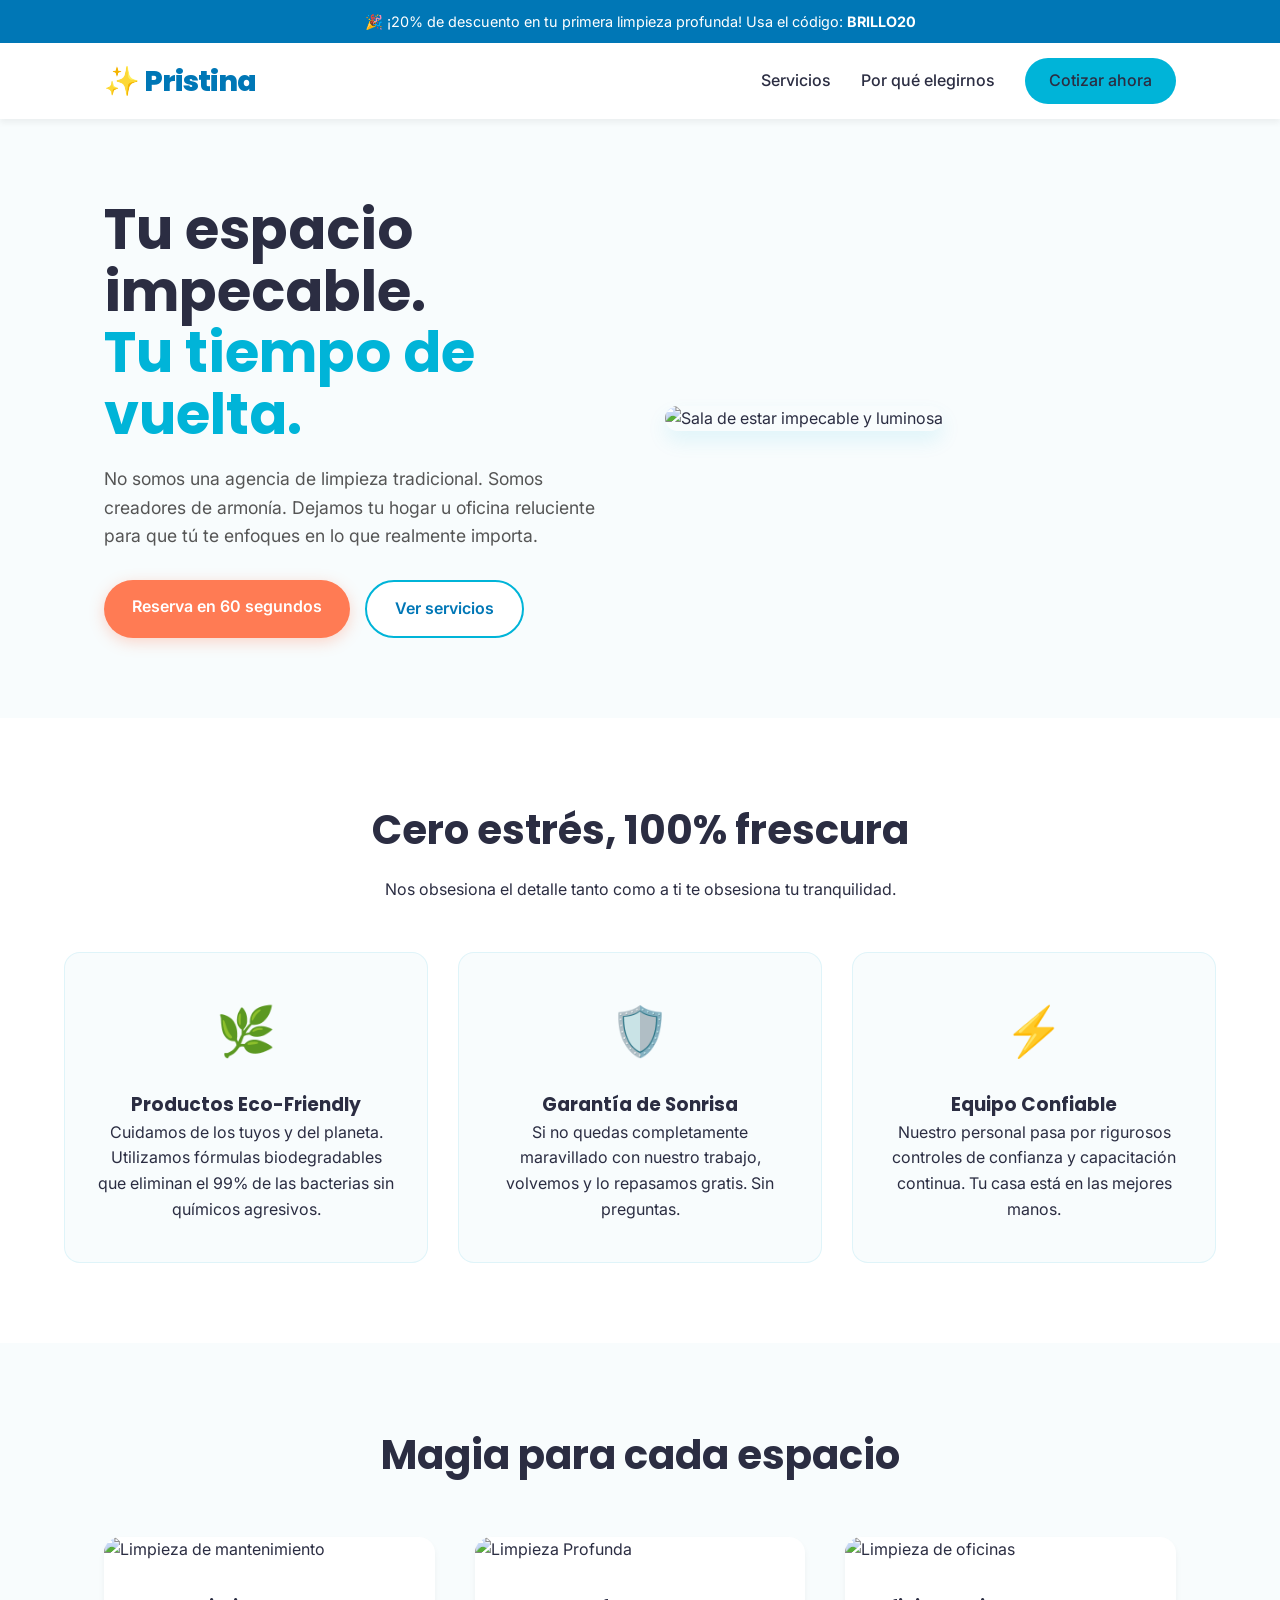
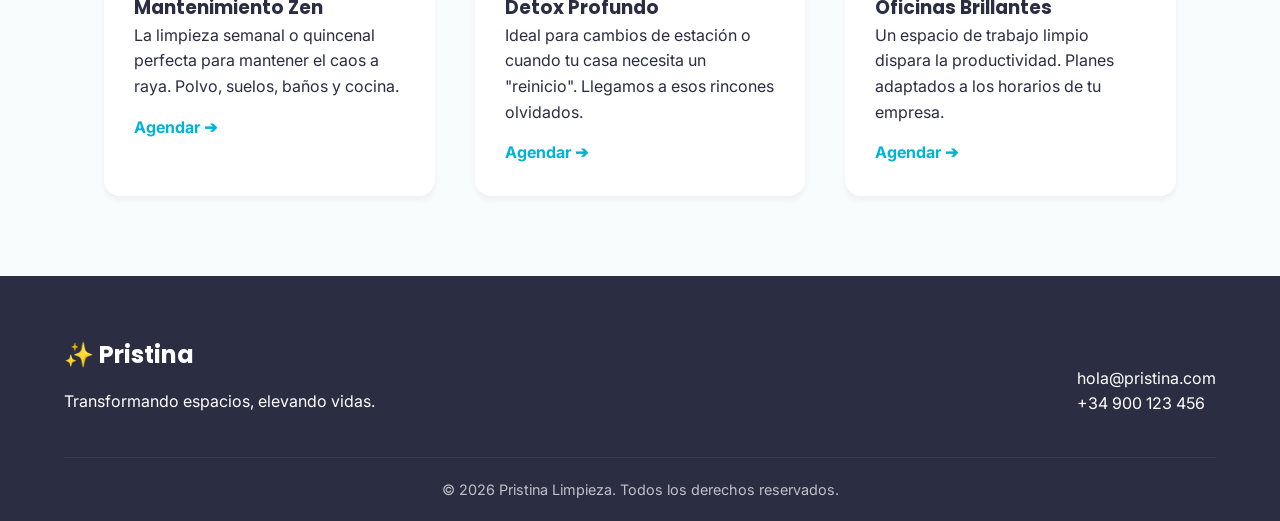
==== index.html @ 660d8ac3 "Add files via upload" ====
<!DOCTYPE html>
<html lang="es">
<head>
    <meta charset="UTF-8">
    <meta name="viewport" content="width=device-width, initial-scale=1.0">
    <title>Pristina | Limpieza Profesional con Personalidad</title>
    <link rel="preconnect" href="https://fonts.googleapis.com">
    <link rel="preconnect" href="https://fonts.gstatic.com" crossorigin>
    <link href="https://fonts.googleapis.com/css2?family=Inter:wght@400;500&family=Poppins:wght@600;700;800&display=swap" rel="stylesheet">
    <link rel="stylesheet" href="styles.css">
</head>
<body>
    <div class="promo-bar">
        🎉 ¡20% de descuento en tu primera limpieza profunda! Usa el código: <strong>BRILLO20</strong>
    </div>

    <header class="navbar">
        <div class="nav-container">
            <a href="index.html" class="logo">✨ Pristina</a>
            <ul class="nav-links">
                <li><a href="#servicios">Servicios</a></li>
                <li><a href="#nosotros">Por qué elegirnos</a></li>
                <li><a href="reserva.html" class="btn btn-nav">Cotizar ahora</a></li>
            </ul>
            <div class="hamburger">
                <span class="bar"></span>
                <span class="bar"></span>
                <span class="bar"></span>
            </div>
        </div>
    </header>

    <main>
        <section class="hero">
            <div class="hero-content">
                <h1>Tu espacio impecable.<br><span class="highlight">Tu tiempo de vuelta.</span></h1>
                <p>No somos una agencia de limpieza tradicional. Somos creadores de armonía. Dejamos tu hogar u oficina reluciente para que tú te enfoques en lo que realmente importa.</p>
                <div class="hero-buttons">
                    <a href="reserva.html" class="btn btn-primary">Reserva en 60 segundos</a>
                    <a href="#servicios" class="btn btn-secondary">Ver servicios</a>
                </div>
            </div>
            <div class="hero-image">
                <img src="https://images.unsplash.com/photo-1581578731548-c64695cc6952?q=80&w=1920&auto=format&fit=crop" alt="Sala de estar impecable y luminosa">
            </div>
        </section>

        <section id="nosotros" class="features">
            <div class="section-header">
                <h2>Cero estrés, 100% frescura</h2>
                <p>Nos obsesiona el detalle tanto como a ti te obsesiona tu tranquilidad.</p>
            </div>
            <div class="features-grid">
                <div class="feature-card">
                    <div class="icon">🌿</div>
                    <h3>Productos Eco-Friendly</h3>
                    <p>Cuidamos de los tuyos y del planeta. Utilizamos fórmulas biodegradables que eliminan el 99% de las bacterias sin químicos agresivos.</p>
                </div>
                <div class="feature-card">
                    <div class="icon">🛡️</div>
                    <h3>Garantía de Sonrisa</h3>
                    <p>Si no quedas completamente maravillado con nuestro trabajo, volvemos y lo repasamos gratis. Sin preguntas.</p>
                </div>
                <div class="feature-card">
                    <div class="icon">⚡</div>
                    <h3>Equipo Confiable</h3>
                    <p>Nuestro personal pasa por rigurosos controles de confianza y capacitación continua. Tu casa está en las mejores manos.</p>
                </div>
            </div>
        </section>

        <section id="servicios" class="services">
            <div class="section-header">
                <h2>Magia para cada espacio</h2>
            </div>
            <div class="services-grid">
                <div class="service-card">
                    <img src="https://images.unsplash.com/photo-1527515637462-cff94eecc1ac?q=80&w=800&auto=format&fit=crop" alt="Limpieza de mantenimiento">
                    <div class="service-info">
                        <h3>Mantenimiento Zen</h3>
                        <p>La limpieza semanal o quincenal perfecta para mantener el caos a raya. Polvo, suelos, baños y cocina.</p>
                        <a href="reserva.html" class="link-arrow">Agendar ➔</a>
                    </div>
                </div>
                <div class="service-card">
                    <img src="https://images.unsplash.com/photo-1584622650111-993a426fbf0a?q=80&w=800&auto=format&fit=crop" alt="Limpieza Profunda">
                    <div class="service-info">
                        <h3>Detox Profundo</h3>
                        <p>Ideal para cambios de estación o cuando tu casa necesita un "reinicio". Llegamos a esos rincones olvidados.</p>
                        <a href="reserva.html" class="link-arrow">Agendar ➔</a>
                    </div>
                </div>
                <div class="service-card">
                    <img src="https://images.unsplash.com/photo-1628177142898-93e46e4653b4?q=80&w=800&auto=format&fit=crop" alt="Limpieza de oficinas">
                    <div class="service-info">
                        <h3>Oficinas Brillantes</h3>
                        <p>Un espacio de trabajo limpio dispara la productividad. Planes adaptados a los horarios de tu empresa.</p>
                        <a href="reserva.html" class="link-arrow">Agendar ➔</a>
                    </div>
                </div>
            </div>
        </section>
    </main>

    <footer>
        <div class="footer-content">
            <div class="footer-brand">
                <h2>✨ Pristina</h2>
                <p>Transformando espacios, elevando vidas.</p>
            </div>
            <div class="footer-links">
                <h3>Contacto</h3>
                <p>hola@pristina.com</p>
                <p>+34 900 123 456</p>
            </div>
        </div>
        <div class="footer-bottom">
            <p>&copy; 2026 Pristina Limpieza. Todos los derechos reservados.</p>
        </div>
    </footer>

    <script src="script.js"></script>
</body>
</html>
---- styles.css ----
/* =========================================
   VARIABLES Y RESET
   ========================================= */
:root {
    /* Paleta de Colores: Vibrante y Limpia */
    --clr-primary: #00b4d8;      /* Aguamarina intenso */
    --clr-primary-dark: #0077b6; /* Azul profundo para hovers */
    --clr-accent: #ff7b54;       /* Coral para llamadas a la acción */
    --clr-accent-dark: #e8633e;
    --clr-dark: #2b2d42;         /* Texto principal */
    --clr-light: #f8fcfd;        /* Fondo general */
    --clr-white: #ffffff;
    
    /* Tipografía */
    --font-heading: 'Poppins', sans-serif;
    --font-body: 'Inter', sans-serif;
    
    /* Efectos */
    --shadow-sm: 0 4px 6px rgba(0,0,0,0.05);
    --shadow-md: 0 10px 20px rgba(0,180,216,0.1);
    --transition: all 0.3s cubic-bezier(0.25, 0.8, 0.25, 1);
    --border-radius: 16px;
}

* {
    margin: 0;
    padding: 0;
    box-sizing: border-box;
}

html {
    scroll-behavior: smooth;
}

body {
    font-family: var(--font-body);
    background-color: var(--clr-light);
    color: var(--clr-dark);
    line-height: 1.6;
}

h1, h2, h3, .logo {
    font-family: var(--font-heading);
    color: var(--clr-dark);
}

/* =========================================
   COMPONENTES GLOBALES
   ========================================= */
.btn {
    display: inline-block;
    padding: 14px 28px;
    border-radius: 50px;
    text-decoration: none;
    font-weight: 600;
    font-size: 1rem;
    cursor: pointer;
    border: none;
    transition: var(--transition);
    text-align: center;
}

.btn-primary {
    background-color: var(--clr-accent);
    color: var(--clr-white);
    box-shadow: 0 4px 15px rgba(255, 123, 84, 0.3);
}

.btn-primary:hover {
    background-color: var(--clr-accent-dark);
    transform: translateY(-3px);
    box-shadow: 0 6px 20px rgba(255, 123, 84, 0.4);
}

.btn-secondary {
    background-color: var(--clr-white);
    color: var(--clr-primary-dark);
    border: 2px solid var(--clr-primary);
}

.btn-secondary:hover {
    background-color: var(--clr-primary);
    color: var(--clr-white);
}

/* =========================================
   HEADER Y NAVBAR (Sticky & Glassmorphism)
   ========================================= */
.promo-bar {
    background-color: var(--clr-primary-dark);
    color: var(--clr-white);
    text-align: center;
    padding: 10px;
    font-size: 0.9rem;
}

.navbar {
    position: sticky;
    top: 0;
    background: rgba(255, 255, 255, 0.9);
    backdrop-filter: blur(10px);
    z-index: 1000;
    box-shadow: var(--shadow-sm);
}

.nav-container {
    display: flex;
    justify-content: space-between;
    align-items: center;
    max-width: 1200px;
    margin: 0 auto;
    padding: 15px 5%;
}

.logo {
    font-size: 1.8rem;
    font-weight: 800;
    text-decoration: none;
    color: var(--clr-primary-dark);
    letter-spacing: -1px;
}

.nav-links {
    list-style: none;
    display: flex;
    align-items: center;
    gap: 30px;
}

.nav-links a {
    text-decoration: none;
    color: var(--clr-dark);
    font-weight: 500;
    transition: var(--transition);
}

.nav-links a:hover {
    color: var(--clr-primary);
}

.btn-nav {
    background-color: var(--clr-primary);
    color: var(--clr-white);
    padding: 10px 24px;
}
.btn-nav:hover {
    background-color: var(--clr-primary-dark);
    color: var(--clr-white);
}

/* Menú Hamburguesa */
.hamburger {
    display: none;
    cursor: pointer;
}
.bar {
    display: block;
    width: 25px;
    height: 3px;
    margin: 5px auto;
    background-color: var(--clr-dark);
    transition: var(--transition);
}

/* =========================================
   SECCIÓN HERO
   ========================================= */
.hero {
    display: grid;
    grid-template-columns: 1fr 1fr;
    align-items: center;
    max-width: 1200px;
    margin: 0 auto;
    padding: 80px 5%;
    gap: 50px;
}

.hero-content h1 {
    font-size: 3.5rem;
    line-height: 1.1;
    margin-bottom: 20px;
}

.highlight {
    color: var(--clr-primary);
}

.hero-content p {
    font-size: 1.1rem;
    color: #555;
    margin-bottom: 30px;
}

.hero-buttons {
    display: flex;
    gap: 15px;
}

.hero-image img {
    width: 100%;
    border-radius: var(--border-radius);
    box-shadow: var(--shadow-md);
    object-fit: cover;
    height: 500px;
}

/* =========================================
   SECCIÓN BENEFICIOS & SERVICIOS
   ========================================= */
.section-header {
    text-align: center;
    margin-bottom: 50px;
}
.section-header h2 {
    font-size: 2.5rem;
    margin-bottom: 15px;
}

.features {
    background-color: var(--clr-white);
    padding: 80px 5%;
}

.features-grid {
    display: grid;
    grid-template-columns: repeat(auto-fit, minmax(300px, 1fr));
    gap: 30px;
    max-width: 1200px;
    margin: 0 auto;
}

.feature-card {
    padding: 40px 30px;
    background: var(--clr-light);
    border-radius: var(--border-radius);
    text-align: center;
    transition: var(--transition);
    border: 1px solid rgba(0,180,216,0.1);
}

.feature-card:hover {
    transform: translateY(-10px);
    box-shadow: var(--shadow-md);
    background: var(--clr-white);
}

.feature-card .icon {
    font-size: 3rem;
    margin-bottom: 20px;
}

.services {
    padding: 80px 5%;
    max-width: 1200px;
    margin: 0 auto;
}

.services-grid {
    display: grid;
    grid-template-columns: repeat(auto-fit, minmax(320px, 1fr));
    gap: 40px;
}

.service-card {
    background: var(--clr-white);
    border-radius: var(--border-radius);
    overflow: hidden;
    box-shadow: var(--shadow-sm);
    transition: var(--transition);
}

.service-card:hover {
    box-shadow: var(--shadow-md);
    transform: scale(1.02);
}

.service-card img {
    width: 100%;
    height: 250px;
    object-fit: cover;
}

.service-info {
    padding: 30px;
}

.link-arrow {
    display: inline-block;
    margin-top: 15px;
    color: var(--clr-primary);
    font-weight: 700;
    text-decoration: none;
    transition: var(--transition);
}

.link-arrow:hover {
    color: var(--clr-accent);
    transform: translateX(5px);
}

/* =========================================
   PÁGINA DE RESERVA (Cotizador)
   ========================================= */
.booking-page {
    padding: 60px 5%;
}

.booking-container {
    max-width: 1000px;
    margin: 0 auto;
    display: grid;
    grid-template-columns: 3fr 2fr;
    gap: 40px;
    background: var(--clr-white);
    border-radius: var(--border-radius);
    box-shadow: var(--shadow-md);
    overflow: hidden;
}

.booking-form-area {
    padding: 50px;
}

.form-group {
    margin-bottom: 25px;
    margin-top: 25px;
}

.form-group label {
    display: block;
    font-weight: 600;
    margin-bottom: 10px;
}

.calc-input {
    width: 100%;
    padding: 15px;
    border: 2px solid #e1e1e1;
    border-radius: 8px;
    font-family: var(--font-body);
    font-size: 1rem;
    transition: var(--transition);
}

.calc-input:focus {
    outline: none;
    border-color: var(--clr-primary);
}

.checkbox-label {
    display: flex;
    align-items: center;
    font-weight: 400 !important;
    margin-bottom: 10px;
    cursor: pointer;
}

.calc-checkbox {
    margin-right: 10px;
    width: 20px;
    height: 20px;
    accent-color: var(--clr-primary);
}

.price-summary {
    background: var(--clr-primary-dark);
    color: var(--clr-white);
    padding: 50px;
    display: flex;
    flex-direction: column;
    justify-content: center;
}

.price-display {
    font-size: 4rem;
    font-family: var(--font-heading);
    font-weight: 800;
    color: var(--clr-accent);
    margin: 20px 0;
}

.price-note {
    font-size: 0.9rem;
    opacity: 0.8;
    margin-bottom: 30px;
}

.btn-full {
    width: 100%;
}

/* =========================================
   FOOTER
   ========================================= */
footer {
    background-color: var(--clr-dark);
    color: var(--clr-white);
    padding: 60px 5% 20px;
}

.footer-content {
    max-width: 1200px;
    margin: 0 auto;
    display: flex;
    justify-content: space-between;
    flex-wrap: wrap;
    gap: 40px;
    margin-bottom: 40px;
}

.footer-brand h2 {
    color: var(--clr-white);
    margin-bottom: 15px;
}

.footer-bottom {
    text-align: center;
    border-top: 1px solid rgba(255,255,255,0.1);
    padding-top: 20px;
    font-size: 0.9rem;
    opacity: 0.7;
}

/* =========================================
   RESPONSIVE DESIGN (@media queries)
   ========================================= */
@media (max-width: 900px) {
    .hero {
        grid-template-columns: 1fr;
        text-align: center;
        padding-top: 40px;
    }
    
    .hero-buttons {
        justify-content: center;
    }

    .booking-container {
        grid-template-columns: 1fr;
    }
}

@media (max-width: 768px) {
    .nav-links {
        position: fixed;
        left: -100%;
        top: 70px;
        flex-direction: column;
        background-color: var(--clr-white);
        width: 100%;
        text-align: center;
        transition: 0.3s;
        box-shadow: 0 10px 10px rgba(0,0,0,0.1);
        padding: 20px 0;
    }

    .nav-links.active {
        left: 0;
    }

    .hamburger {
        display: block;
    }

    .hamburger.active .bar:nth-child(2) {
        opacity: 0;
    }
    .hamburger.active .bar:nth-child(1) {
        transform: translateY(8px) rotate(45deg);
    }
    .hamburger.active .bar:nth-child(3) {
        transform: translateY(-8px) rotate(-45deg);
    }
}
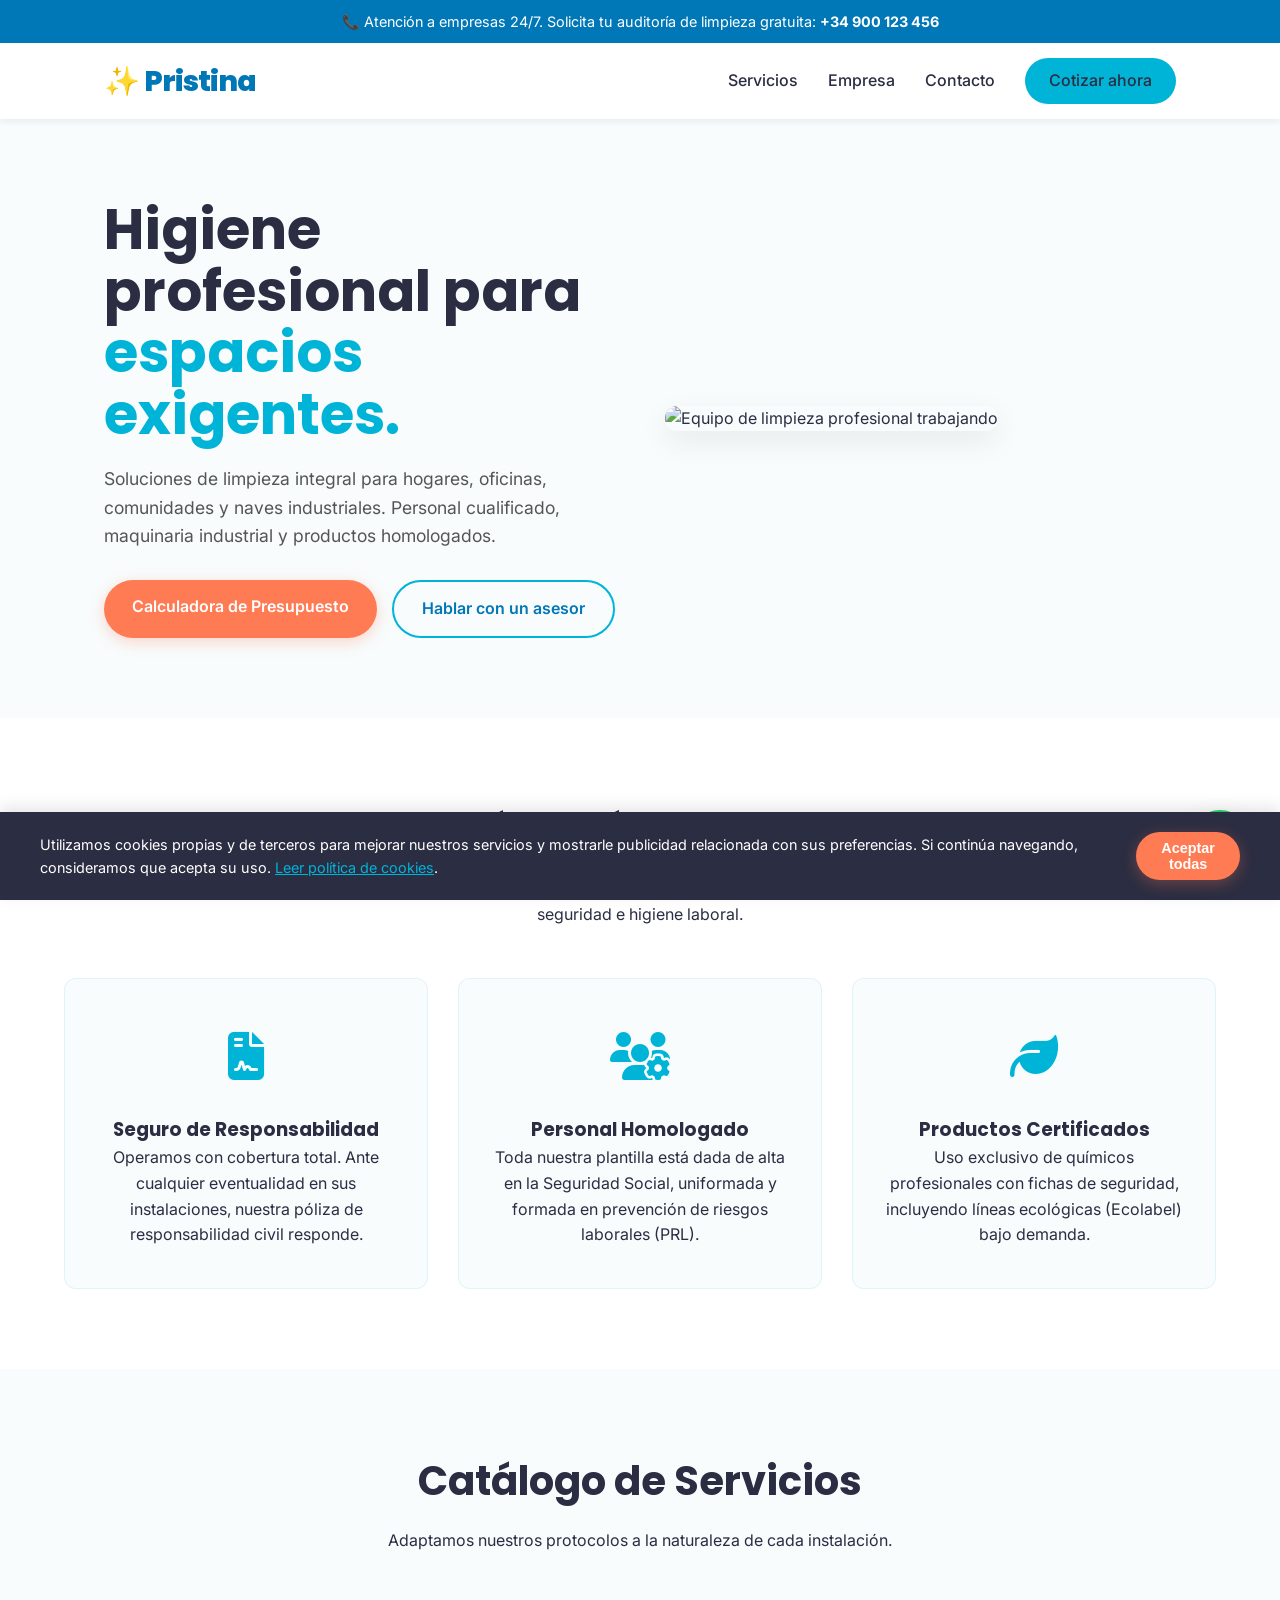
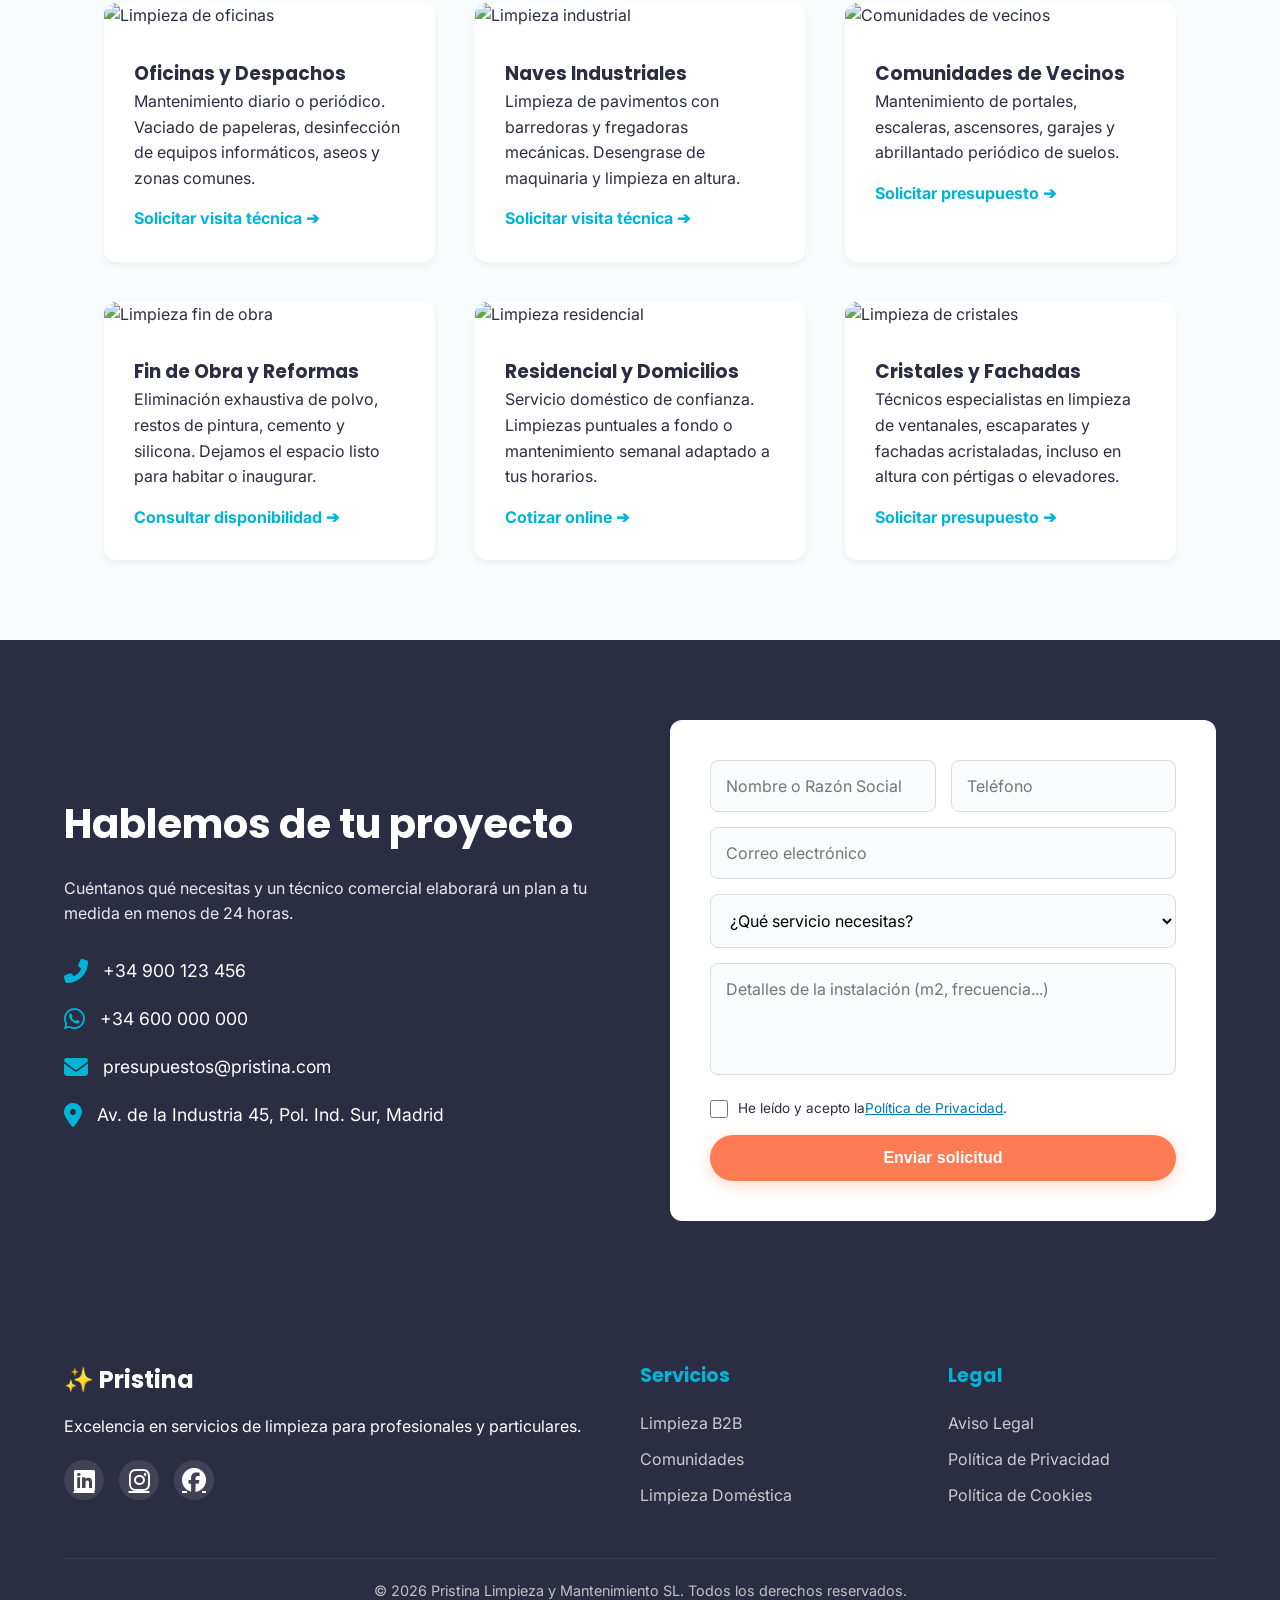
==== commit eeddf4ee: "Add files via upload" ====
--- a/index.html
+++ b/index.html
@@ -3,23 +3,41 @@
 <head>
     <meta charset="UTF-8">
     <meta name="viewport" content="width=device-width, initial-scale=1.0">
-    <title>Pristina | Limpieza Profesional con Personalidad</title>
+    <title>Pristina | Limpieza Integral para Empresas y Particulares</title>
     <link rel="preconnect" href="https://fonts.googleapis.com">
     <link rel="preconnect" href="https://fonts.gstatic.com" crossorigin>
     <link href="https://fonts.googleapis.com/css2?family=Inter:wght@400;500&family=Poppins:wght@600;700;800&display=swap" rel="stylesheet">
+    <!-- Iconos de FontAwesome para redes y contacto -->
+    <link rel="stylesheet" href="https://cdnjs.cloudflare.com/ajax/libs/font-awesome/6.4.0/css/all.min.css">
     <link rel="stylesheet" href="styles.css">
 </head>
 <body>
+    <!-- Banner de Cookies -->
+    <div id="cookie-banner" class="cookie-banner">
+        <div class="cookie-content">
+            <p>Utilizamos cookies propias y de terceros para mejorar nuestros servicios y mostrarle publicidad relacionada con sus preferencias. Si continúa navegando, consideramos que acepta su uso. <a href="legal.html#cookies">Leer política de cookies</a>.</p>
+            <button id="accept-cookies" class="btn btn-primary btn-sm">Aceptar todas</button>
+        </div>
+    </div>
+
+    <!-- Botón Flotante WhatsApp -->
+    <a href="https://wa.me/34600000000?text=Hola,%20me%20gustaría%20recibir%20información%20sobre%20sus%20servicios%20de%20limpieza." class="whatsapp-float" target="_blank" rel="noopener noreferrer">
+        <i class="fab fa-whatsapp"></i>
+    </a>
+
+    <!-- Barra de Anuncios -->
     <div class="promo-bar">
-        🎉 ¡20% de descuento en tu primera limpieza profunda! Usa el código: <strong>BRILLO20</strong>
+        📞 Atención a empresas 24/7. Solicita tu auditoría de limpieza gratuita: <strong>+34 900 123 456</strong>
     </div>
 
+    <!-- Navegación Fija -->
     <header class="navbar">
         <div class="nav-container">
             <a href="index.html" class="logo">✨ Pristina</a>
             <ul class="nav-links">
                 <li><a href="#servicios">Servicios</a></li>
-                <li><a href="#nosotros">Por qué elegirnos</a></li>
+                <li><a href="#nosotros">Empresa</a></li>
+                <li><a href="#contacto">Contacto</a></li>
                 <li><a href="reserva.html" class="btn btn-nav">Cotizar ahora</a></li>
             </ul>
             <div class="hamburger">
@@ -31,72 +49,149 @@
     </header>
 
     <main>
+        <!-- Hero Section -->
         <section class="hero">
             <div class="hero-content">
-                <h1>Tu espacio impecable.<br><span class="highlight">Tu tiempo de vuelta.</span></h1>
-                <p>No somos una agencia de limpieza tradicional. Somos creadores de armonía. Dejamos tu hogar u oficina reluciente para que tú te enfoques en lo que realmente importa.</p>
+                <h1>Higiene profesional para <span class="highlight">espacios exigentes.</span></h1>
+                <p>Soluciones de limpieza integral para hogares, oficinas, comunidades y naves industriales. Personal cualificado, maquinaria industrial y productos homologados.</p>
                 <div class="hero-buttons">
-                    <a href="reserva.html" class="btn btn-primary">Reserva en 60 segundos</a>
-                    <a href="#servicios" class="btn btn-secondary">Ver servicios</a>
+                    <a href="reserva.html" class="btn btn-primary">Calculadora de Presupuesto</a>
+                    <a href="#contacto" class="btn btn-secondary">Hablar con un asesor</a>
                 </div>
             </div>
             <div class="hero-image">
-                <img src="https://images.unsplash.com/photo-1581578731548-c64695cc6952?q=80&w=1920&auto=format&fit=crop" alt="Sala de estar impecable y luminosa">
-            </div>
-        </section>
-
+                <img src="https://images.unsplash.com/photo-1581578731548-c64695cc6952?q=80&w=1920&auto=format&fit=crop" alt="Equipo de limpieza profesional trabajando">
+            </div>
+        </section>
+
+        <!-- Sección de Beneficios -->
         <section id="nosotros" class="features">
             <div class="section-header">
-                <h2>Cero estrés, 100% frescura</h2>
-                <p>Nos obsesiona el detalle tanto como a ti te obsesiona tu tranquilidad.</p>
+                <h2>Por qué confían en nosotros</h2>
+                <p>Nuestra metodología garantiza resultados impecables cumpliendo todas las normativas de seguridad e higiene laboral.</p>
             </div>
             <div class="features-grid">
                 <div class="feature-card">
-                    <div class="icon">🌿</div>
-                    <h3>Productos Eco-Friendly</h3>
-                    <p>Cuidamos de los tuyos y del planeta. Utilizamos fórmulas biodegradables que eliminan el 99% de las bacterias sin químicos agresivos.</p>
+                    <div class="icon"><i class="fas fa-file-contract"></i></div>
+                    <h3>Seguro de Responsabilidad</h3>
+                    <p>Operamos con cobertura total. Ante cualquier eventualidad en sus instalaciones, nuestra póliza de responsabilidad civil responde.</p>
                 </div>
                 <div class="feature-card">
-                    <div class="icon">🛡️</div>
-                    <h3>Garantía de Sonrisa</h3>
-                    <p>Si no quedas completamente maravillado con nuestro trabajo, volvemos y lo repasamos gratis. Sin preguntas.</p>
+                    <div class="icon"><i class="fas fa-users-cog"></i></div>
+                    <h3>Personal Homologado</h3>
+                    <p>Toda nuestra plantilla está dada de alta en la Seguridad Social, uniformada y formada en prevención de riesgos laborales (PRL).</p>
                 </div>
                 <div class="feature-card">
-                    <div class="icon">⚡</div>
-                    <h3>Equipo Confiable</h3>
-                    <p>Nuestro personal pasa por rigurosos controles de confianza y capacitación continua. Tu casa está en las mejores manos.</p>
-                </div>
-            </div>
-        </section>
-
+                    <div class="icon"><i class="fas fa-leaf"></i></div>
+                    <h3>Productos Certificados</h3>
+                    <p>Uso exclusivo de químicos profesionales con fichas de seguridad, incluyendo líneas ecológicas (Ecolabel) bajo demanda.</p>
+                </div>
+            </div>
+        </section>
+
+        <!-- Sección de Servicios AMPLIADA -->
         <section id="servicios" class="services">
             <div class="section-header">
-                <h2>Magia para cada espacio</h2>
+                <h2>Catálogo de Servicios</h2>
+                <p>Adaptamos nuestros protocolos a la naturaleza de cada instalación.</p>
             </div>
             <div class="services-grid">
-                <div class="service-card">
-                    <img src="https://images.unsplash.com/photo-1527515637462-cff94eecc1ac?q=80&w=800&auto=format&fit=crop" alt="Limpieza de mantenimiento">
-                    <div class="service-info">
-                        <h3>Mantenimiento Zen</h3>
-                        <p>La limpieza semanal o quincenal perfecta para mantener el caos a raya. Polvo, suelos, baños y cocina.</p>
-                        <a href="reserva.html" class="link-arrow">Agendar ➔</a>
-                    </div>
-                </div>
-                <div class="service-card">
-                    <img src="https://images.unsplash.com/photo-1584622650111-993a426fbf0a?q=80&w=800&auto=format&fit=crop" alt="Limpieza Profunda">
-                    <div class="service-info">
-                        <h3>Detox Profundo</h3>
-                        <p>Ideal para cambios de estación o cuando tu casa necesita un "reinicio". Llegamos a esos rincones olvidados.</p>
-                        <a href="reserva.html" class="link-arrow">Agendar ➔</a>
-                    </div>
-                </div>
+                <!-- Empresas -->
                 <div class="service-card">
                     <img src="https://images.unsplash.com/photo-1628177142898-93e46e4653b4?q=80&w=800&auto=format&fit=crop" alt="Limpieza de oficinas">
                     <div class="service-info">
-                        <h3>Oficinas Brillantes</h3>
-                        <p>Un espacio de trabajo limpio dispara la productividad. Planes adaptados a los horarios de tu empresa.</p>
-                        <a href="reserva.html" class="link-arrow">Agendar ➔</a>
-                    </div>
+                        <h3>Oficinas y Despachos</h3>
+                        <p>Mantenimiento diario o periódico. Vaciado de papeleras, desinfección de equipos informáticos, aseos y zonas comunes.</p>
+                        <a href="#contacto" class="link-arrow">Solicitar visita técnica ➔</a>
+                    </div>
+                </div>
+                <!-- Naves / Industrial -->
+                <div class="service-card">
+                    <img src="https://images.unsplash.com/photo-1580983546209-cecc32b90161?q=80&w=800&auto=format&fit=crop" alt="Limpieza industrial">
+                    <div class="service-info">
+                        <h3>Naves Industriales</h3>
+                        <p>Limpieza de pavimentos con barredoras y fregadoras mecánicas. Desengrase de maquinaria y limpieza en altura.</p>
+                        <a href="#contacto" class="link-arrow">Solicitar visita técnica ➔</a>
+                    </div>
+                </div>
+                <!-- Comunidades -->
+                <div class="service-card">
+                    <img src="https://images.unsplash.com/photo-1497366216548-37526070297c?q=80&w=800&auto=format&fit=crop" alt="Comunidades de vecinos">
+                    <div class="service-info">
+                        <h3>Comunidades de Vecinos</h3>
+                        <p>Mantenimiento de portales, escaleras, ascensores, garajes y abrillantado periódico de suelos.</p>
+                        <a href="#contacto" class="link-arrow">Solicitar presupuesto ➔</a>
+                    </div>
+                </div>
+                <!-- Fin de obra -->
+                <div class="service-card">
+                    <img src="https://images.unsplash.com/photo-1504328345606-18bbc8c9d7d1?q=80&w=800&auto=format&fit=crop" alt="Limpieza fin de obra">
+                    <div class="service-info">
+                        <h3>Fin de Obra y Reformas</h3>
+                        <p>Eliminación exhaustiva de polvo, restos de pintura, cemento y silicona. Dejamos el espacio listo para habitar o inaugurar.</p>
+                        <a href="#contacto" class="link-arrow">Consultar disponibilidad ➔</a>
+                    </div>
+                </div>
+                <!-- Residencial -->
+                <div class="service-card">
+                    <img src="https://images.unsplash.com/photo-1527515637462-cff94eecc1ac?q=80&w=800&auto=format&fit=crop" alt="Limpieza residencial">
+                    <div class="service-info">
+                        <h3>Residencial y Domicilios</h3>
+                        <p>Servicio doméstico de confianza. Limpiezas puntuales a fondo o mantenimiento semanal adaptado a tus horarios.</p>
+                        <a href="reserva.html" class="link-arrow">Cotizar online ➔</a>
+                    </div>
+                </div>
+                <!-- Cristales -->
+                <div class="service-card">
+                    <img src="https://images.unsplash.com/photo-1584622650111-993a426fbf0a?q=80&w=800&auto=format&fit=crop" alt="Limpieza de cristales">
+                    <div class="service-info">
+                        <h3>Cristales y Fachadas</h3>
+                        <p>Técnicos especialistas en limpieza de ventanales, escaparates y fachadas acristaladas, incluso en altura con pértigas o elevadores.</p>
+                        <a href="#contacto" class="link-arrow">Solicitar presupuesto ➔</a>
+                    </div>
+                </div>
+            </div>
+        </section>
+
+        <!-- Sección de Contacto Real -->
+        <section id="contacto" class="contact-section">
+            <div class="contact-container">
+                <div class="contact-info">
+                    <h2>Hablemos de tu proyecto</h2>
+                    <p>Cuéntanos qué necesitas y un técnico comercial elaborará un plan a tu medida en menos de 24 horas.</p>
+                    
+                    <ul class="contact-details">
+                        <li><i class="fas fa-phone-alt"></i> <a href="tel:+34900123456">+34 900 123 456</a></li>
+                        <li><i class="fab fa-whatsapp"></i> <a href="https://wa.me/34600000000" target="_blank">+34 600 000 000</a></li>
+                        <li><i class="fas fa-envelope"></i> <a href="mailto:presupuestos@pristina.com">presupuestos@pristina.com</a></li>
+                        <li><i class="fas fa-map-marker-alt"></i> Av. de la Industria 45, Pol. Ind. Sur, Madrid</li>
+                    </ul>
+                </div>
+                
+                <div class="contact-form-wrapper">
+                    <form id="main-contact-form" action="#" method="POST">
+                        <div class="form-row">
+                            <input type="text" class="calc-input" placeholder="Nombre o Razón Social" required>
+                            <input type="tel" class="calc-input" placeholder="Teléfono" required>
+                        </div>
+                        <input type="email" class="calc-input" placeholder="Correo electrónico" required style="margin-top:15px; width:100%;">
+                        <select class="calc-input" required style="margin-top:15px; width:100%;">
+                            <option value="">¿Qué servicio necesitas?</option>
+                            <option value="oficinas">Limpieza de Oficinas</option>
+                            <option value="naves">Limpieza Industrial</option>
+                            <option value="comunidades">Comunidades</option>
+                            <option value="residencial">Limpieza Residencial</option>
+                            <option value="otro">Otro</option>
+                        </select>
+                        <textarea class="calc-input" placeholder="Detalles de la instalación (m2, frecuencia...)" rows="4" style="margin-top:15px; width:100%; resize:none;" required></textarea>
+                        
+                        <label class="checkbox-label" style="margin-top:15px; font-size:0.85rem;">
+                            <input type="checkbox" class="calc-checkbox" required>
+                            He leído y acepto la <a href="legal.html#privacidad">Política de Privacidad</a>.
+                        </label>
+                        
+                        <button type="submit" class="btn btn-primary btn-full" style="margin-top:15px;">Enviar solicitud</button>
+                    </form>
                 </div>
             </div>
         </section>
@@ -106,16 +201,28 @@
         <div class="footer-content">
             <div class="footer-brand">
                 <h2>✨ Pristina</h2>
-                <p>Transformando espacios, elevando vidas.</p>
+                <p>Excelencia en servicios de limpieza para profesionales y particulares.</p>
+                <div class="social-links">
+                    <a href="#"><i class="fab fa-linkedin"></i></a>
+                    <a href="#"><i class="fab fa-instagram"></i></a>
+                    <a href="#"><i class="fab fa-facebook"></i></a>
+                </div>
             </div>
             <div class="footer-links">
-                <h3>Contacto</h3>
-                <p>hola@pristina.com</p>
-                <p>+34 900 123 456</p>
+                <h3>Servicios</h3>
+                <p><a href="#servicios">Limpieza B2B</a></p>
+                <p><a href="#servicios">Comunidades</a></p>
+                <p><a href="#servicios">Limpieza Doméstica</a></p>
+            </div>
+            <div class="footer-links">
+                <h3>Legal</h3>
+                <p><a href="legal.html#aviso-legal">Aviso Legal</a></p>
+                <p><a href="legal.html#privacidad">Política de Privacidad</a></p>
+                <p><a href="legal.html#cookies">Política de Cookies</a></p>
             </div>
         </div>
         <div class="footer-bottom">
-            <p>&copy; 2026 Pristina Limpieza. Todos los derechos reservados.</p>
+            <p>&copy; 2026 Pristina Limpieza y Mantenimiento SL. Todos los derechos reservados.</p>
         </div>
     </footer>
 
--- a/styles.css
+++ b/styles.css
@@ -2,473 +2,194 @@
    VARIABLES Y RESET
    ========================================= */
 :root {
-    /* Paleta de Colores: Vibrante y Limpia */
-    --clr-primary: #00b4d8;      /* Aguamarina intenso */
-    --clr-primary-dark: #0077b6; /* Azul profundo para hovers */
-    --clr-accent: #ff7b54;       /* Coral para llamadas a la acción */
+    --clr-primary: #00b4d8;      
+    --clr-primary-dark: #0077b6; 
+    --clr-accent: #ff7b54;       
     --clr-accent-dark: #e8633e;
-    --clr-dark: #2b2d42;         /* Texto principal */
-    --clr-light: #f8fcfd;        /* Fondo general */
+    --clr-dark: #2b2d42;         
+    --clr-light: #f8fcfd;        
     --clr-white: #ffffff;
+    --clr-whatsapp: #25D366;
     
-    /* Tipografía */
     --font-heading: 'Poppins', sans-serif;
     --font-body: 'Inter', sans-serif;
     
-    /* Efectos */
     --shadow-sm: 0 4px 6px rgba(0,0,0,0.05);
-    --shadow-md: 0 10px 20px rgba(0,180,216,0.1);
-    --transition: all 0.3s cubic-bezier(0.25, 0.8, 0.25, 1);
-    --border-radius: 16px;
+    --shadow-md: 0 10px 30px rgba(0,0,0,0.08);
+    --transition: all 0.3s ease;
+    --border-radius: 12px;
 }
 
-* {
-    margin: 0;
-    padding: 0;
-    box-sizing: border-box;
-}
-
-html {
-    scroll-behavior: smooth;
-}
-
-body {
-    font-family: var(--font-body);
-    background-color: var(--clr-light);
-    color: var(--clr-dark);
-    line-height: 1.6;
-}
-
-h1, h2, h3, .logo {
-    font-family: var(--font-heading);
-    color: var(--clr-dark);
-}
+* { margin: 0; padding: 0; box-sizing: border-box; }
+html { scroll-behavior: smooth; }
+body { font-family: var(--font-body); background-color: var(--clr-light); color: var(--clr-dark); line-height: 1.6; }
+h1, h2, h3, .logo { font-family: var(--font-heading); color: var(--clr-dark); }
+a { color: var(--clr-primary-dark); transition: var(--transition); }
+a:hover { color: var(--clr-accent); }
 
 /* =========================================
-   COMPONENTES GLOBALES
+   COMPONENTES GLOBALES & BOTONES
    ========================================= */
 .btn {
-    display: inline-block;
-    padding: 14px 28px;
-    border-radius: 50px;
-    text-decoration: none;
-    font-weight: 600;
-    font-size: 1rem;
-    cursor: pointer;
-    border: none;
+    display: inline-block; padding: 14px 28px; border-radius: 50px;
+    text-decoration: none; font-weight: 600; font-size: 1rem;
+    cursor: pointer; border: none; transition: var(--transition); text-align: center;
+}
+.btn-sm { padding: 8px 16px; font-size: 0.9rem; }
+.btn-primary { background-color: var(--clr-accent); color: var(--clr-white); box-shadow: 0 4px 15px rgba(255, 123, 84, 0.3); }
+.btn-primary:hover { background-color: var(--clr-accent-dark); transform: translateY(-3px); color: var(--clr-white); }
+.btn-secondary { background-color: transparent; color: var(--clr-primary-dark); border: 2px solid var(--clr-primary); }
+.btn-secondary:hover { background-color: var(--clr-primary); color: var(--clr-white); }
+.btn-full { width: 100%; display: flex; justify-content: center; align-items: center; gap: 10px;}
+
+/* WHATSAPP FLOTANTE */
+.whatsapp-float {
+    position: fixed; width: 60px; height: 60px; bottom: 30px; right: 30px;
+    background-color: var(--clr-whatsapp); color: #FFF; border-radius: 50px;
+    text-align: center; font-size: 30px; box-shadow: var(--shadow-md); z-index: 9999;
+    display: flex; align-items: center; justify-content: center;
     transition: var(--transition);
-    text-align: center;
 }
+.whatsapp-float:hover { transform: scale(1.1); color: #FFF; }
 
-.btn-primary {
-    background-color: var(--clr-accent);
-    color: var(--clr-white);
-    box-shadow: 0 4px 15px rgba(255, 123, 84, 0.3);
+/* BANNER DE COOKIES */
+.cookie-banner {
+    position: fixed; bottom: -100%; left: 0; width: 100%;
+    background-color: var(--clr-dark); color: var(--clr-white);
+    padding: 20px; z-index: 10000; box-shadow: 0 -5px 15px rgba(0,0,0,0.1);
+    transition: bottom 0.5s ease-in-out;
 }
-
-.btn-primary:hover {
-    background-color: var(--clr-accent-dark);
-    transform: translateY(-3px);
-    box-shadow: 0 6px 20px rgba(255, 123, 84, 0.4);
+.cookie-banner.show { bottom: 0; }
+.cookie-content {
+    max-width: 1200px; margin: 0 auto; display: flex; 
+    justify-content: space-between; align-items: center; gap: 20px;
 }
-
-.btn-secondary {
-    background-color: var(--clr-white);
-    color: var(--clr-primary-dark);
-    border: 2px solid var(--clr-primary);
-}
-
-.btn-secondary:hover {
-    background-color: var(--clr-primary);
-    color: var(--clr-white);
-}
+.cookie-content p { font-size: 0.9rem; margin: 0; }
+.cookie-content a { color: var(--clr-primary); text-decoration: underline; }
 
 /* =========================================
-   HEADER Y NAVBAR (Sticky & Glassmorphism)
+   HEADER Y NAVBAR
    ========================================= */
-.promo-bar {
-    background-color: var(--clr-primary-dark);
-    color: var(--clr-white);
-    text-align: center;
-    padding: 10px;
-    font-size: 0.9rem;
-}
-
-.navbar {
-    position: sticky;
-    top: 0;
-    background: rgba(255, 255, 255, 0.9);
-    backdrop-filter: blur(10px);
-    z-index: 1000;
-    box-shadow: var(--shadow-sm);
-}
-
-.nav-container {
-    display: flex;
-    justify-content: space-between;
-    align-items: center;
-    max-width: 1200px;
-    margin: 0 auto;
-    padding: 15px 5%;
-}
-
-.logo {
-    font-size: 1.8rem;
-    font-weight: 800;
-    text-decoration: none;
-    color: var(--clr-primary-dark);
-    letter-spacing: -1px;
-}
-
-.nav-links {
-    list-style: none;
-    display: flex;
-    align-items: center;
-    gap: 30px;
-}
-
-.nav-links a {
-    text-decoration: none;
-    color: var(--clr-dark);
-    font-weight: 500;
-    transition: var(--transition);
-}
-
-.nav-links a:hover {
-    color: var(--clr-primary);
-}
-
-.btn-nav {
-    background-color: var(--clr-primary);
-    color: var(--clr-white);
-    padding: 10px 24px;
-}
-.btn-nav:hover {
-    background-color: var(--clr-primary-dark);
-    color: var(--clr-white);
-}
-
-/* Menú Hamburguesa */
-.hamburger {
-    display: none;
-    cursor: pointer;
-}
-.bar {
-    display: block;
-    width: 25px;
-    height: 3px;
-    margin: 5px auto;
-    background-color: var(--clr-dark);
-    transition: var(--transition);
-}
+.promo-bar { background-color: var(--clr-primary-dark); color: var(--clr-white); text-align: center; padding: 10px; font-size: 0.9rem; }
+.navbar { position: sticky; top: 0; background: rgba(255, 255, 255, 0.95); backdrop-filter: blur(10px); z-index: 1000; box-shadow: var(--shadow-sm); }
+.nav-container { display: flex; justify-content: space-between; align-items: center; max-width: 1200px; margin: 0 auto; padding: 15px 5%; }
+.logo { font-size: 1.8rem; font-weight: 800; text-decoration: none; color: var(--clr-primary-dark); letter-spacing: -1px; }
+.nav-links { list-style: none; display: flex; align-items: center; gap: 30px; }
+.nav-links a { text-decoration: none; color: var(--clr-dark); font-weight: 500; }
+.nav-links a:hover { color: var(--clr-primary); }
+.btn-nav { background-color: var(--clr-primary); color: var(--clr-white); padding: 10px 24px; }
+.btn-nav:hover { background-color: var(--clr-primary-dark); color: var(--clr-white); }
+.hamburger { display: none; cursor: pointer; }
+.bar { display: block; width: 25px; height: 3px; margin: 5px auto; background-color: var(--clr-dark); transition: var(--transition); }
 
 /* =========================================
-   SECCIÓN HERO
+   HERO & SECCIONES GENÉRICAS
    ========================================= */
-.hero {
-    display: grid;
-    grid-template-columns: 1fr 1fr;
-    align-items: center;
-    max-width: 1200px;
-    margin: 0 auto;
-    padding: 80px 5%;
-    gap: 50px;
-}
+.hero { display: grid; grid-template-columns: 1fr 1fr; align-items: center; max-width: 1200px; margin: 0 auto; padding: 80px 5%; gap: 50px; }
+.hero-content h1 { font-size: 3.5rem; line-height: 1.1; margin-bottom: 20px; }
+.highlight { color: var(--clr-primary); }
+.hero-content p { font-size: 1.1rem; color: #555; margin-bottom: 30px; }
+.hero-buttons { display: flex; gap: 15px; flex-wrap: wrap; }
+.hero-image img { width: 100%; border-radius: var(--border-radius); box-shadow: var(--shadow-md); object-fit: cover; height: 500px; }
 
-.hero-content h1 {
-    font-size: 3.5rem;
-    line-height: 1.1;
-    margin-bottom: 20px;
-}
-
-.highlight {
-    color: var(--clr-primary);
-}
-
-.hero-content p {
-    font-size: 1.1rem;
-    color: #555;
-    margin-bottom: 30px;
-}
-
-.hero-buttons {
-    display: flex;
-    gap: 15px;
-}
-
-.hero-image img {
-    width: 100%;
-    border-radius: var(--border-radius);
-    box-shadow: var(--shadow-md);
-    object-fit: cover;
-    height: 500px;
-}
+.section-header { text-align: center; margin-bottom: 50px; max-width: 700px; margin-inline: auto; }
+.section-header h2 { font-size: 2.5rem; margin-bottom: 15px; }
 
 /* =========================================
-   SECCIÓN BENEFICIOS & SERVICIOS
+   BENEFICIOS Y SERVICIOS
    ========================================= */
-.section-header {
-    text-align: center;
-    margin-bottom: 50px;
-}
-.section-header h2 {
-    font-size: 2.5rem;
-    margin-bottom: 15px;
-}
+.features { background-color: var(--clr-white); padding: 80px 5%; }
+.features-grid { display: grid; grid-template-columns: repeat(auto-fit, minmax(300px, 1fr)); gap: 30px; max-width: 1200px; margin: 0 auto; }
+.feature-card { padding: 40px 30px; background: var(--clr-light); border-radius: var(--border-radius); text-align: center; transition: var(--transition); border: 1px solid rgba(0,180,216,0.1); }
+.feature-card:hover { transform: translateY(-5px); box-shadow: var(--shadow-md); background: var(--clr-white); }
+.feature-card .icon { font-size: 3rem; margin-bottom: 20px; color: var(--clr-primary); }
 
-.features {
-    background-color: var(--clr-white);
-    padding: 80px 5%;
-}
+.services { padding: 80px 5%; max-width: 1200px; margin: 0 auto; }
+.services-grid { display: grid; grid-template-columns: repeat(auto-fit, minmax(320px, 1fr)); gap: 40px; }
+.service-card { background: var(--clr-white); border-radius: var(--border-radius); overflow: hidden; box-shadow: var(--shadow-sm); transition: var(--transition); }
+.service-card:hover { box-shadow: var(--shadow-md); transform: translateY(-5px); }
+.service-card img { width: 100%; height: 220px; object-fit: cover; }
+.service-info { padding: 30px; }
+.link-arrow { display: inline-block; margin-top: 15px; color: var(--clr-primary); font-weight: 700; text-decoration: none; }
+.link-arrow:hover { color: var(--clr-accent); transform: translateX(5px); }
 
-.features-grid {
-    display: grid;
-    grid-template-columns: repeat(auto-fit, minmax(300px, 1fr));
-    gap: 30px;
-    max-width: 1200px;
-    margin: 0 auto;
-}
+/* =========================================
+   SECCIÓN DE CONTACTO (HOME)
+   ========================================= */
+.contact-section { background-color: var(--clr-dark); color: var(--clr-white); padding: 80px 5%; }
+.contact-container { max-width: 1200px; margin: 0 auto; display: grid; grid-template-columns: 1fr 1fr; gap: 60px; align-items: center; }
+.contact-info h2 { color: var(--clr-white); font-size: 2.5rem; margin-bottom: 20px; }
+.contact-info p { margin-bottom: 30px; opacity: 0.9; }
+.contact-details { list-style: none; }
+.contact-details li { margin-bottom: 20px; display: flex; align-items: center; gap: 15px; font-size: 1.1rem; }
+.contact-details li i { color: var(--clr-primary); font-size: 1.5rem; }
+.contact-details a { color: var(--clr-white); text-decoration: none; }
+.contact-details a:hover { color: var(--clr-primary); }
 
-.feature-card {
-    padding: 40px 30px;
-    background: var(--clr-light);
-    border-radius: var(--border-radius);
-    text-align: center;
-    transition: var(--transition);
-    border: 1px solid rgba(0,180,216,0.1);
-}
-
-.feature-card:hover {
-    transform: translateY(-10px);
-    box-shadow: var(--shadow-md);
-    background: var(--clr-white);
-}
-
-.feature-card .icon {
-    font-size: 3rem;
-    margin-bottom: 20px;
-}
-
-.services {
-    padding: 80px 5%;
-    max-width: 1200px;
-    margin: 0 auto;
-}
-
-.services-grid {
-    display: grid;
-    grid-template-columns: repeat(auto-fit, minmax(320px, 1fr));
-    gap: 40px;
-}
-
-.service-card {
-    background: var(--clr-white);
-    border-radius: var(--border-radius);
-    overflow: hidden;
-    box-shadow: var(--shadow-sm);
-    transition: var(--transition);
-}
-
-.service-card:hover {
-    box-shadow: var(--shadow-md);
-    transform: scale(1.02);
-}
-
-.service-card img {
-    width: 100%;
-    height: 250px;
-    object-fit: cover;
-}
-
-.service-info {
-    padding: 30px;
-}
-
-.link-arrow {
-    display: inline-block;
-    margin-top: 15px;
-    color: var(--clr-primary);
-    font-weight: 700;
-    text-decoration: none;
-    transition: var(--transition);
-}
-
-.link-arrow:hover {
-    color: var(--clr-accent);
-    transform: translateX(5px);
-}
+.contact-form-wrapper { background: var(--clr-white); padding: 40px; border-radius: var(--border-radius); color: var(--clr-dark); }
+.form-row { display: flex; gap: 15px; }
 
 /* =========================================
    PÁGINA DE RESERVA (Cotizador)
    ========================================= */
-.booking-page {
-    padding: 60px 5%;
-}
+.booking-page { padding: 60px 5%; }
+.booking-container { max-width: 1000px; margin: 0 auto; display: grid; grid-template-columns: 3fr 2fr; gap: 40px; background: var(--clr-white); border-radius: var(--border-radius); box-shadow: var(--shadow-md); overflow: hidden; }
+.booking-form-area { padding: 50px; }
+.form-group { margin-bottom: 20px; margin-top: 20px; }
+.form-group label { display: block; font-weight: 600; margin-bottom: 10px; }
+.calc-input { width: 100%; padding: 15px; border: 1px solid #ddd; border-radius: 8px; font-family: var(--font-body); font-size: 1rem; transition: var(--transition); background: var(--clr-light); }
+.calc-input:focus { outline: none; border-color: var(--clr-primary); background: var(--clr-white); }
+.checkbox-label { display: flex; align-items: center; font-weight: 400 !important; margin-bottom: 10px; cursor: pointer; }
+.calc-checkbox { margin-right: 10px; width: 18px; height: 18px; accent-color: var(--clr-primary); }
 
-.booking-container {
-    max-width: 1000px;
-    margin: 0 auto;
-    display: grid;
-    grid-template-columns: 3fr 2fr;
-    gap: 40px;
-    background: var(--clr-white);
-    border-radius: var(--border-radius);
-    box-shadow: var(--shadow-md);
-    overflow: hidden;
-}
+.price-summary { background: var(--clr-primary-dark); color: var(--clr-white); padding: 50px; display: flex; flex-direction: column; justify-content: center; }
+.price-display { font-size: 4rem; font-family: var(--font-heading); font-weight: 800; color: var(--clr-accent); margin: 20px 0; }
+.price-note { font-size: 0.9rem; opacity: 0.8; margin-bottom: 30px; }
 
-.booking-form-area {
-    padding: 50px;
-}
-
-.form-group {
-    margin-bottom: 25px;
-    margin-top: 25px;
-}
-
-.form-group label {
-    display: block;
-    font-weight: 600;
-    margin-bottom: 10px;
-}
-
-.calc-input {
-    width: 100%;
-    padding: 15px;
-    border: 2px solid #e1e1e1;
-    border-radius: 8px;
-    font-family: var(--font-body);
-    font-size: 1rem;
-    transition: var(--transition);
-}
-
-.calc-input:focus {
-    outline: none;
-    border-color: var(--clr-primary);
-}
-
-.checkbox-label {
-    display: flex;
-    align-items: center;
-    font-weight: 400 !important;
-    margin-bottom: 10px;
-    cursor: pointer;
-}
-
-.calc-checkbox {
-    margin-right: 10px;
-    width: 20px;
-    height: 20px;
-    accent-color: var(--clr-primary);
-}
-
-.price-summary {
-    background: var(--clr-primary-dark);
-    color: var(--clr-white);
-    padding: 50px;
-    display: flex;
-    flex-direction: column;
-    justify-content: center;
-}
-
-.price-display {
-    font-size: 4rem;
-    font-family: var(--font-heading);
-    font-weight: 800;
-    color: var(--clr-accent);
-    margin: 20px 0;
-}
-
-.price-note {
-    font-size: 0.9rem;
-    opacity: 0.8;
-    margin-bottom: 30px;
-}
-
-.btn-full {
-    width: 100%;
-}
+/* =========================================
+   PÁGINA LEGAL
+   ========================================= */
+.legal-page { padding: 80px 5%; background: var(--clr-white); }
+.legal-container { max-width: 800px; margin: 0 auto; }
+.legal-container h1 { margin-top: 40px; margin-bottom: 20px; font-size: 2rem; color: var(--clr-primary-dark); }
+.legal-container h1:first-child { margin-top: 0; }
+.legal-container p, .legal-container ul { margin-bottom: 20px; color: #555; }
+.legal-container ul { margin-left: 20px; }
+.legal-container hr { margin: 60px 0; border: none; border-top: 1px solid #eee; }
 
 /* =========================================
    FOOTER
    ========================================= */
-footer {
-    background-color: var(--clr-dark);
-    color: var(--clr-white);
-    padding: 60px 5% 20px;
-}
-
-.footer-content {
-    max-width: 1200px;
-    margin: 0 auto;
-    display: flex;
-    justify-content: space-between;
-    flex-wrap: wrap;
-    gap: 40px;
-    margin-bottom: 40px;
-}
-
-.footer-brand h2 {
-    color: var(--clr-white);
-    margin-bottom: 15px;
-}
-
-.footer-bottom {
-    text-align: center;
-    border-top: 1px solid rgba(255,255,255,0.1);
-    padding-top: 20px;
-    font-size: 0.9rem;
-    opacity: 0.7;
-}
+footer { background-color: var(--clr-dark); color: var(--clr-white); padding: 60px 5% 20px; }
+.footer-content { max-width: 1200px; margin: 0 auto; display: grid; grid-template-columns: 2fr 1fr 1fr; gap: 40px; margin-bottom: 40px; }
+.footer-brand h2 { color: var(--clr-white); margin-bottom: 15px; }
+.social-links { display: flex; gap: 15px; margin-top: 20px; }
+.social-links a { color: var(--clr-white); font-size: 1.5rem; background: rgba(255,255,255,0.1); width: 40px; height: 40px; display: flex; align-items: center; justify-content: center; border-radius: 50%; }
+.social-links a:hover { background: var(--clr-primary); color: var(--clr-white); }
+.footer-links h3 { color: var(--clr-primary); margin-bottom: 20px; font-size: 1.2rem; }
+.footer-links p { margin-bottom: 10px; }
+.footer-links a { color: #ccc; text-decoration: none; }
+.footer-links a:hover { color: var(--clr-white); padding-left: 5px; }
+.footer-bottom { text-align: center; border-top: 1px solid rgba(255,255,255,0.1); padding-top: 20px; font-size: 0.9rem; opacity: 0.7; }
 
 /* =========================================
-   RESPONSIVE DESIGN (@media queries)
+   RESPONSIVE DESIGN
    ========================================= */
 @media (max-width: 900px) {
-    .hero {
-        grid-template-columns: 1fr;
-        text-align: center;
-        padding-top: 40px;
-    }
-    
-    .hero-buttons {
-        justify-content: center;
-    }
-
-    .booking-container {
-        grid-template-columns: 1fr;
-    }
+    .hero, .contact-container { grid-template-columns: 1fr; text-align: center; }
+    .hero-buttons { justify-content: center; }
+    .booking-container { grid-template-columns: 1fr; }
+    .footer-content { grid-template-columns: 1fr; text-align: center; }
+    .social-links { justify-content: center; }
+    .form-row { flex-direction: column; }
+    .cookie-content { flex-direction: column; text-align: center; }
 }
 
 @media (max-width: 768px) {
-    .nav-links {
-        position: fixed;
-        left: -100%;
-        top: 70px;
-        flex-direction: column;
-        background-color: var(--clr-white);
-        width: 100%;
-        text-align: center;
-        transition: 0.3s;
-        box-shadow: 0 10px 10px rgba(0,0,0,0.1);
-        padding: 20px 0;
-    }
-
-    .nav-links.active {
-        left: 0;
-    }
-
-    .hamburger {
-        display: block;
-    }
-
-    .hamburger.active .bar:nth-child(2) {
-        opacity: 0;
-    }
-    .hamburger.active .bar:nth-child(1) {
-        transform: translateY(8px) rotate(45deg);
-    }
-    .hamburger.active .bar:nth-child(3) {
-        transform: translateY(-8px) rotate(-45deg);
-    }
+    .nav-links { position: fixed; left: -100%; top: 70px; flex-direction: column; background-color: var(--clr-white); width: 100%; text-align: center; transition: 0.3s; box-shadow: 0 10px 10px rgba(0,0,0,0.1); padding: 20px 0; }
+    .nav-links.active { left: 0; }
+    .hamburger { display: block; }
+    .hamburger.active .bar:nth-child(2) { opacity: 0; }
+    .hamburger.active .bar:nth-child(1) { transform: translateY(8px) rotate(45deg); }
+    .hamburger.active .bar:nth-child(3) { transform: translateY(-8px) rotate(-45deg); }
 }
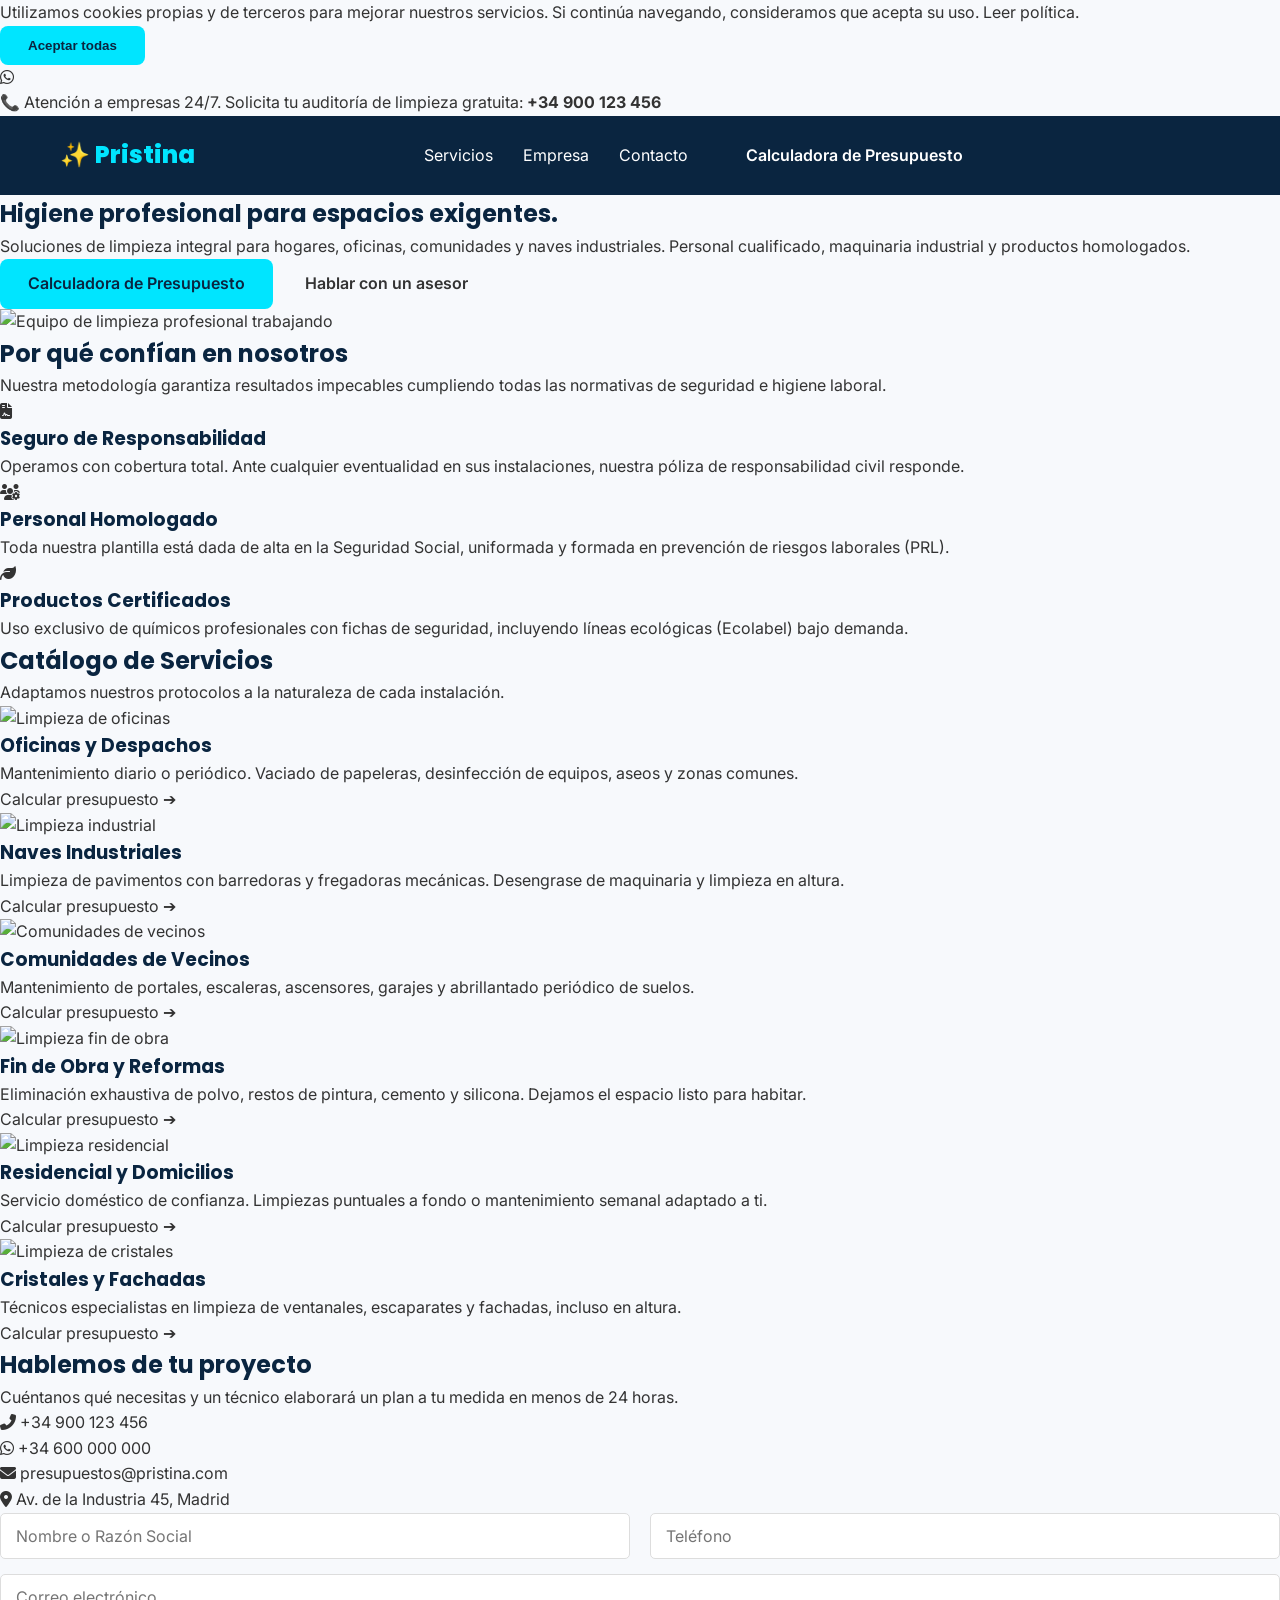
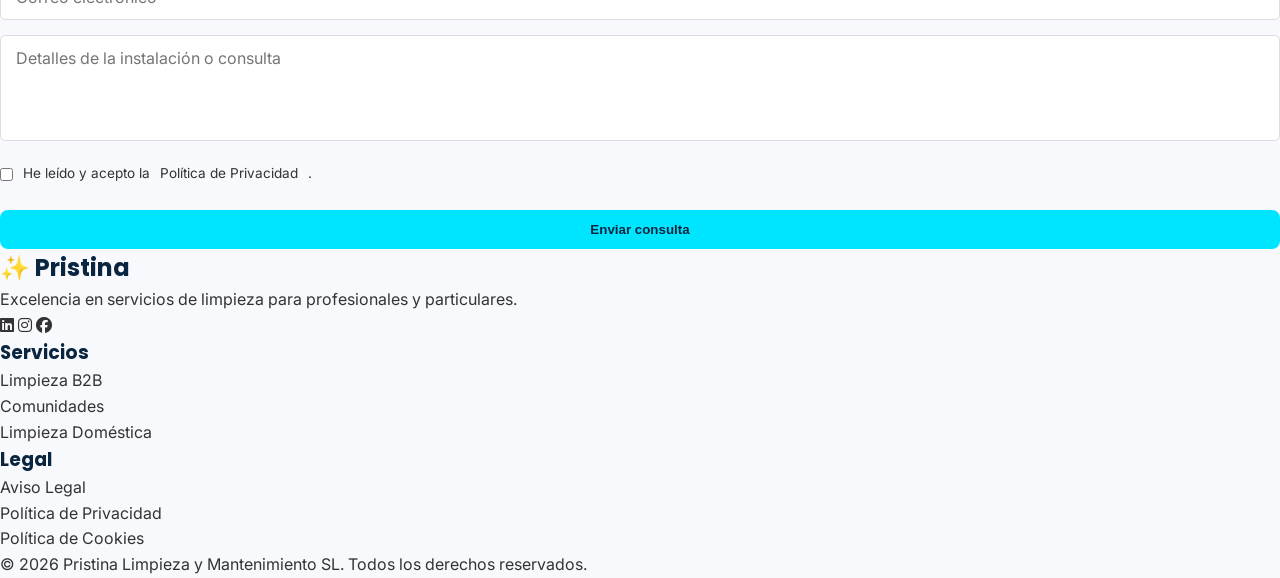
==== commit fb0f827a: "Add files via upload" ====
--- a/index.html
+++ b/index.html
@@ -7,7 +7,6 @@
     <link rel="preconnect" href="https://fonts.googleapis.com">
     <link rel="preconnect" href="https://fonts.gstatic.com" crossorigin>
     <link href="https://fonts.googleapis.com/css2?family=Inter:wght@400;500&family=Poppins:wght@600;700;800&display=swap" rel="stylesheet">
-    <!-- Iconos de FontAwesome para redes y contacto -->
     <link rel="stylesheet" href="https://cdnjs.cloudflare.com/ajax/libs/font-awesome/6.4.0/css/all.min.css">
     <link rel="stylesheet" href="styles.css">
 </head>
@@ -15,17 +14,16 @@
     <!-- Banner de Cookies -->
     <div id="cookie-banner" class="cookie-banner">
         <div class="cookie-content">
-            <p>Utilizamos cookies propias y de terceros para mejorar nuestros servicios y mostrarle publicidad relacionada con sus preferencias. Si continúa navegando, consideramos que acepta su uso. <a href="legal.html#cookies">Leer política de cookies</a>.</p>
+            <p>Utilizamos cookies propias y de terceros para mejorar nuestros servicios. Si continúa navegando, consideramos que acepta su uso. <a href="legal.html#cookies">Leer política</a>.</p>
             <button id="accept-cookies" class="btn btn-primary btn-sm">Aceptar todas</button>
         </div>
     </div>
 
     <!-- Botón Flotante WhatsApp -->
-    <a href="https://wa.me/34600000000?text=Hola,%20me%20gustaría%20recibir%20información%20sobre%20sus%20servicios%20de%20limpieza." class="whatsapp-float" target="_blank" rel="noopener noreferrer">
+    <a href="https://wa.me/34600000000?text=Hola,%20me%20gustaría%20recibir%20información%20sobre%20sus%20servicios." class="whatsapp-float" target="_blank" rel="noopener noreferrer">
         <i class="fab fa-whatsapp"></i>
     </a>
 
-    <!-- Barra de Anuncios -->
     <div class="promo-bar">
         📞 Atención a empresas 24/7. Solicita tu auditoría de limpieza gratuita: <strong>+34 900 123 456</strong>
     </div>
@@ -38,7 +36,7 @@
                 <li><a href="#servicios">Servicios</a></li>
                 <li><a href="#nosotros">Empresa</a></li>
                 <li><a href="#contacto">Contacto</a></li>
-                <li><a href="reserva.html" class="btn btn-nav">Cotizar ahora</a></li>
+                <li><a href="reserva.html" class="btn btn-nav">Calculadora de Presupuesto</a></li>
             </ul>
             <div class="hamburger">
                 <span class="bar"></span>
@@ -49,7 +47,6 @@
     </header>
 
     <main>
-        <!-- Hero Section -->
         <section class="hero">
             <div class="hero-content">
                 <h1>Higiene profesional para <span class="highlight">espacios exigentes.</span></h1>
@@ -64,7 +61,6 @@
             </div>
         </section>
 
-        <!-- Sección de Beneficios -->
         <section id="nosotros" class="features">
             <div class="section-header">
                 <h2>Por qué confían en nosotros</h2>
@@ -89,82 +85,73 @@
             </div>
         </section>
 
-        <!-- Sección de Servicios AMPLIADA -->
         <section id="servicios" class="services">
             <div class="section-header">
                 <h2>Catálogo de Servicios</h2>
                 <p>Adaptamos nuestros protocolos a la naturaleza de cada instalación.</p>
             </div>
             <div class="services-grid">
-                <!-- Empresas -->
                 <div class="service-card">
                     <img src="https://images.unsplash.com/photo-1628177142898-93e46e4653b4?q=80&w=800&auto=format&fit=crop" alt="Limpieza de oficinas">
                     <div class="service-info">
                         <h3>Oficinas y Despachos</h3>
-                        <p>Mantenimiento diario o periódico. Vaciado de papeleras, desinfección de equipos informáticos, aseos y zonas comunes.</p>
-                        <a href="#contacto" class="link-arrow">Solicitar visita técnica ➔</a>
-                    </div>
-                </div>
-                <!-- Naves / Industrial -->
+                        <p>Mantenimiento diario o periódico. Vaciado de papeleras, desinfección de equipos, aseos y zonas comunes.</p>
+                        <a href="reserva.html" class="link-arrow">Calcular presupuesto ➔</a>
+                    </div>
+                </div>
                 <div class="service-card">
                     <img src="https://images.unsplash.com/photo-1580983546209-cecc32b90161?q=80&w=800&auto=format&fit=crop" alt="Limpieza industrial">
                     <div class="service-info">
                         <h3>Naves Industriales</h3>
                         <p>Limpieza de pavimentos con barredoras y fregadoras mecánicas. Desengrase de maquinaria y limpieza en altura.</p>
-                        <a href="#contacto" class="link-arrow">Solicitar visita técnica ➔</a>
-                    </div>
-                </div>
-                <!-- Comunidades -->
+                        <a href="reserva.html" class="link-arrow">Calcular presupuesto ➔</a>
+                    </div>
+                </div>
                 <div class="service-card">
                     <img src="https://images.unsplash.com/photo-1497366216548-37526070297c?q=80&w=800&auto=format&fit=crop" alt="Comunidades de vecinos">
                     <div class="service-info">
                         <h3>Comunidades de Vecinos</h3>
                         <p>Mantenimiento de portales, escaleras, ascensores, garajes y abrillantado periódico de suelos.</p>
-                        <a href="#contacto" class="link-arrow">Solicitar presupuesto ➔</a>
-                    </div>
-                </div>
-                <!-- Fin de obra -->
+                        <a href="reserva.html" class="link-arrow">Calcular presupuesto ➔</a>
+                    </div>
+                </div>
                 <div class="service-card">
                     <img src="https://images.unsplash.com/photo-1504328345606-18bbc8c9d7d1?q=80&w=800&auto=format&fit=crop" alt="Limpieza fin de obra">
                     <div class="service-info">
                         <h3>Fin de Obra y Reformas</h3>
-                        <p>Eliminación exhaustiva de polvo, restos de pintura, cemento y silicona. Dejamos el espacio listo para habitar o inaugurar.</p>
-                        <a href="#contacto" class="link-arrow">Consultar disponibilidad ➔</a>
-                    </div>
-                </div>
-                <!-- Residencial -->
+                        <p>Eliminación exhaustiva de polvo, restos de pintura, cemento y silicona. Dejamos el espacio listo para habitar.</p>
+                        <a href="reserva.html" class="link-arrow">Calcular presupuesto ➔</a>
+                    </div>
+                </div>
                 <div class="service-card">
                     <img src="https://images.unsplash.com/photo-1527515637462-cff94eecc1ac?q=80&w=800&auto=format&fit=crop" alt="Limpieza residencial">
                     <div class="service-info">
                         <h3>Residencial y Domicilios</h3>
-                        <p>Servicio doméstico de confianza. Limpiezas puntuales a fondo o mantenimiento semanal adaptado a tus horarios.</p>
-                        <a href="reserva.html" class="link-arrow">Cotizar online ➔</a>
-                    </div>
-                </div>
-                <!-- Cristales -->
+                        <p>Servicio doméstico de confianza. Limpiezas puntuales a fondo o mantenimiento semanal adaptado a ti.</p>
+                        <a href="reserva.html" class="link-arrow">Calcular presupuesto ➔</a>
+                    </div>
+                </div>
                 <div class="service-card">
                     <img src="https://images.unsplash.com/photo-1584622650111-993a426fbf0a?q=80&w=800&auto=format&fit=crop" alt="Limpieza de cristales">
                     <div class="service-info">
                         <h3>Cristales y Fachadas</h3>
-                        <p>Técnicos especialistas en limpieza de ventanales, escaparates y fachadas acristaladas, incluso en altura con pértigas o elevadores.</p>
-                        <a href="#contacto" class="link-arrow">Solicitar presupuesto ➔</a>
-                    </div>
-                </div>
-            </div>
-        </section>
-
-        <!-- Sección de Contacto Real -->
+                        <p>Técnicos especialistas en limpieza de ventanales, escaparates y fachadas, incluso en altura.</p>
+                        <a href="reserva.html" class="link-arrow">Calcular presupuesto ➔</a>
+                    </div>
+                </div>
+            </div>
+        </section>
+
         <section id="contacto" class="contact-section">
             <div class="contact-container">
                 <div class="contact-info">
                     <h2>Hablemos de tu proyecto</h2>
-                    <p>Cuéntanos qué necesitas y un técnico comercial elaborará un plan a tu medida en menos de 24 horas.</p>
-                    
+                    <p>Cuéntanos qué necesitas y un técnico elaborará un plan a tu medida en menos de 24 horas.</p>
                     <ul class="contact-details">
                         <li><i class="fas fa-phone-alt"></i> <a href="tel:+34900123456">+34 900 123 456</a></li>
                         <li><i class="fab fa-whatsapp"></i> <a href="https://wa.me/34600000000" target="_blank">+34 600 000 000</a></li>
                         <li><i class="fas fa-envelope"></i> <a href="mailto:presupuestos@pristina.com">presupuestos@pristina.com</a></li>
-                        <li><i class="fas fa-map-marker-alt"></i> Av. de la Industria 45, Pol. Ind. Sur, Madrid</li>
+                        <li><i class="fas fa-map-marker-alt"></i> Av. de la Industria 45, Madrid</li>
                     </ul>
                 </div>
                 
@@ -175,22 +162,14 @@
                             <input type="tel" class="calc-input" placeholder="Teléfono" required>
                         </div>
                         <input type="email" class="calc-input" placeholder="Correo electrónico" required style="margin-top:15px; width:100%;">
-                        <select class="calc-input" required style="margin-top:15px; width:100%;">
-                            <option value="">¿Qué servicio necesitas?</option>
-                            <option value="oficinas">Limpieza de Oficinas</option>
-                            <option value="naves">Limpieza Industrial</option>
-                            <option value="comunidades">Comunidades</option>
-                            <option value="residencial">Limpieza Residencial</option>
-                            <option value="otro">Otro</option>
-                        </select>
-                        <textarea class="calc-input" placeholder="Detalles de la instalación (m2, frecuencia...)" rows="4" style="margin-top:15px; width:100%; resize:none;" required></textarea>
+                        <textarea class="calc-input" placeholder="Detalles de la instalación o consulta" rows="4" style="margin-top:15px; width:100%; resize:none;" required></textarea>
                         
                         <label class="checkbox-label" style="margin-top:15px; font-size:0.85rem;">
                             <input type="checkbox" class="calc-checkbox" required>
                             He leído y acepto la <a href="legal.html#privacidad">Política de Privacidad</a>.
                         </label>
                         
-                        <button type="submit" class="btn btn-primary btn-full" style="margin-top:15px;">Enviar solicitud</button>
+                        <button type="submit" class="btn btn-primary btn-full" style="margin-top:15px;">Enviar consulta</button>
                     </form>
                 </div>
             </div>
--- a/styles.css
+++ b/styles.css
@@ -1,195 +1,253 @@
-/* =========================================
-   VARIABLES Y RESET
-   ========================================= */
 :root {
-    --clr-primary: #00b4d8;      
-    --clr-primary-dark: #0077b6; 
-    --clr-accent: #ff7b54;       
-    --clr-accent-dark: #e8633e;
-    --clr-dark: #2b2d42;         
-    --clr-light: #f8fcfd;        
-    --clr-white: #ffffff;
-    --clr-whatsapp: #25D366;
-    
-    --font-heading: 'Poppins', sans-serif;
-    --font-body: 'Inter', sans-serif;
-    
-    --shadow-sm: 0 4px 6px rgba(0,0,0,0.05);
-    --shadow-md: 0 10px 30px rgba(0,0,0,0.08);
+    --clr-primary: #0A2540;
+    --clr-accent: #00E5FF;
+    --clr-accent-hover: #00B3CC;
+    --clr-text-main: #333333;
+    --clr-text-muted: #666666;
+    --clr-bg-light: #F7F9FC;
+    --clr-white: #FFFFFF;
+    --border-radius: 8px;
     --transition: all 0.3s ease;
-    --border-radius: 12px;
-}
-
-* { margin: 0; padding: 0; box-sizing: border-box; }
-html { scroll-behavior: smooth; }
-body { font-family: var(--font-body); background-color: var(--clr-light); color: var(--clr-dark); line-height: 1.6; }
-h1, h2, h3, .logo { font-family: var(--font-heading); color: var(--clr-dark); }
-a { color: var(--clr-primary-dark); transition: var(--transition); }
-a:hover { color: var(--clr-accent); }
-
-/* =========================================
-   COMPONENTES GLOBALES & BOTONES
-   ========================================= */
+}
+
+* {
+    margin: 0;
+    padding: 0;
+    box-sizing: border-box;
+}
+
+body {
+    font-family: 'Inter', sans-serif;
+    color: var(--clr-text-main);
+    line-height: 1.6;
+    background-color: var(--clr-bg-light);
+}
+
+h1, h2, h3, h4 {
+    font-family: 'Poppins', sans-serif;
+    color: var(--clr-primary);
+}
+
+a { 
+    text-decoration: none; 
+    color: inherit; 
+}
+
+/* Utilidades para JS */
+.d-none {
+    display: none !important;
+}
+
+/* Botones */
 .btn {
-    display: inline-block; padding: 14px 28px; border-radius: 50px;
-    text-decoration: none; font-weight: 600; font-size: 1rem;
-    cursor: pointer; border: none; transition: var(--transition); text-align: center;
-}
-.btn-sm { padding: 8px 16px; font-size: 0.9rem; }
-.btn-primary { background-color: var(--clr-accent); color: var(--clr-white); box-shadow: 0 4px 15px rgba(255, 123, 84, 0.3); }
-.btn-primary:hover { background-color: var(--clr-accent-dark); transform: translateY(-3px); color: var(--clr-white); }
-.btn-secondary { background-color: transparent; color: var(--clr-primary-dark); border: 2px solid var(--clr-primary); }
-.btn-secondary:hover { background-color: var(--clr-primary); color: var(--clr-white); }
-.btn-full { width: 100%; display: flex; justify-content: center; align-items: center; gap: 10px;}
-
-/* WHATSAPP FLOTANTE */
-.whatsapp-float {
-    position: fixed; width: 60px; height: 60px; bottom: 30px; right: 30px;
-    background-color: var(--clr-whatsapp); color: #FFF; border-radius: 50px;
-    text-align: center; font-size: 30px; box-shadow: var(--shadow-md); z-index: 9999;
-    display: flex; align-items: center; justify-content: center;
+    display: inline-block;
+    padding: 12px 28px;
+    border-radius: var(--border-radius);
+    font-weight: 600;
+    cursor: pointer;
     transition: var(--transition);
-}
-.whatsapp-float:hover { transform: scale(1.1); color: #FFF; }
-
-/* BANNER DE COOKIES */
-.cookie-banner {
-    position: fixed; bottom: -100%; left: 0; width: 100%;
-    background-color: var(--clr-dark); color: var(--clr-white);
-    padding: 20px; z-index: 10000; box-shadow: 0 -5px 15px rgba(0,0,0,0.1);
-    transition: bottom 0.5s ease-in-out;
-}
-.cookie-banner.show { bottom: 0; }
-.cookie-content {
-    max-width: 1200px; margin: 0 auto; display: flex; 
-    justify-content: space-between; align-items: center; gap: 20px;
-}
-.cookie-content p { font-size: 0.9rem; margin: 0; }
-.cookie-content a { color: var(--clr-primary); text-decoration: underline; }
-
-/* =========================================
-   HEADER Y NAVBAR
-   ========================================= */
-.promo-bar { background-color: var(--clr-primary-dark); color: var(--clr-white); text-align: center; padding: 10px; font-size: 0.9rem; }
-.navbar { position: sticky; top: 0; background: rgba(255, 255, 255, 0.95); backdrop-filter: blur(10px); z-index: 1000; box-shadow: var(--shadow-sm); }
-.nav-container { display: flex; justify-content: space-between; align-items: center; max-width: 1200px; margin: 0 auto; padding: 15px 5%; }
-.logo { font-size: 1.8rem; font-weight: 800; text-decoration: none; color: var(--clr-primary-dark); letter-spacing: -1px; }
-.nav-links { list-style: none; display: flex; align-items: center; gap: 30px; }
-.nav-links a { text-decoration: none; color: var(--clr-dark); font-weight: 500; }
-.nav-links a:hover { color: var(--clr-primary); }
-.btn-nav { background-color: var(--clr-primary); color: var(--clr-white); padding: 10px 24px; }
-.btn-nav:hover { background-color: var(--clr-primary-dark); color: var(--clr-white); }
-.hamburger { display: none; cursor: pointer; }
-.bar { display: block; width: 25px; height: 3px; margin: 5px auto; background-color: var(--clr-dark); transition: var(--transition); }
-
-/* =========================================
-   HERO & SECCIONES GENÉRICAS
-   ========================================= */
-.hero { display: grid; grid-template-columns: 1fr 1fr; align-items: center; max-width: 1200px; margin: 0 auto; padding: 80px 5%; gap: 50px; }
-.hero-content h1 { font-size: 3.5rem; line-height: 1.1; margin-bottom: 20px; }
-.highlight { color: var(--clr-primary); }
-.hero-content p { font-size: 1.1rem; color: #555; margin-bottom: 30px; }
-.hero-buttons { display: flex; gap: 15px; flex-wrap: wrap; }
-.hero-image img { width: 100%; border-radius: var(--border-radius); box-shadow: var(--shadow-md); object-fit: cover; height: 500px; }
-
-.section-header { text-align: center; margin-bottom: 50px; max-width: 700px; margin-inline: auto; }
-.section-header h2 { font-size: 2.5rem; margin-bottom: 15px; }
-
-/* =========================================
-   BENEFICIOS Y SERVICIOS
-   ========================================= */
-.features { background-color: var(--clr-white); padding: 80px 5%; }
-.features-grid { display: grid; grid-template-columns: repeat(auto-fit, minmax(300px, 1fr)); gap: 30px; max-width: 1200px; margin: 0 auto; }
-.feature-card { padding: 40px 30px; background: var(--clr-light); border-radius: var(--border-radius); text-align: center; transition: var(--transition); border: 1px solid rgba(0,180,216,0.1); }
-.feature-card:hover { transform: translateY(-5px); box-shadow: var(--shadow-md); background: var(--clr-white); }
-.feature-card .icon { font-size: 3rem; margin-bottom: 20px; color: var(--clr-primary); }
-
-.services { padding: 80px 5%; max-width: 1200px; margin: 0 auto; }
-.services-grid { display: grid; grid-template-columns: repeat(auto-fit, minmax(320px, 1fr)); gap: 40px; }
-.service-card { background: var(--clr-white); border-radius: var(--border-radius); overflow: hidden; box-shadow: var(--shadow-sm); transition: var(--transition); }
-.service-card:hover { box-shadow: var(--shadow-md); transform: translateY(-5px); }
-.service-card img { width: 100%; height: 220px; object-fit: cover; }
-.service-info { padding: 30px; }
-.link-arrow { display: inline-block; margin-top: 15px; color: var(--clr-primary); font-weight: 700; text-decoration: none; }
-.link-arrow:hover { color: var(--clr-accent); transform: translateX(5px); }
-
-/* =========================================
-   SECCIÓN DE CONTACTO (HOME)
-   ========================================= */
-.contact-section { background-color: var(--clr-dark); color: var(--clr-white); padding: 80px 5%; }
-.contact-container { max-width: 1200px; margin: 0 auto; display: grid; grid-template-columns: 1fr 1fr; gap: 60px; align-items: center; }
-.contact-info h2 { color: var(--clr-white); font-size: 2.5rem; margin-bottom: 20px; }
-.contact-info p { margin-bottom: 30px; opacity: 0.9; }
-.contact-details { list-style: none; }
-.contact-details li { margin-bottom: 20px; display: flex; align-items: center; gap: 15px; font-size: 1.1rem; }
-.contact-details li i { color: var(--clr-primary); font-size: 1.5rem; }
-.contact-details a { color: var(--clr-white); text-decoration: none; }
-.contact-details a:hover { color: var(--clr-primary); }
-
-.contact-form-wrapper { background: var(--clr-white); padding: 40px; border-radius: var(--border-radius); color: var(--clr-dark); }
-.form-row { display: flex; gap: 15px; }
-
-/* =========================================
-   PÁGINA DE RESERVA (Cotizador)
-   ========================================= */
-.booking-page { padding: 60px 5%; }
-.booking-container { max-width: 1000px; margin: 0 auto; display: grid; grid-template-columns: 3fr 2fr; gap: 40px; background: var(--clr-white); border-radius: var(--border-radius); box-shadow: var(--shadow-md); overflow: hidden; }
-.booking-form-area { padding: 50px; }
-.form-group { margin-bottom: 20px; margin-top: 20px; }
-.form-group label { display: block; font-weight: 600; margin-bottom: 10px; }
-.calc-input { width: 100%; padding: 15px; border: 1px solid #ddd; border-radius: 8px; font-family: var(--font-body); font-size: 1rem; transition: var(--transition); background: var(--clr-light); }
-.calc-input:focus { outline: none; border-color: var(--clr-primary); background: var(--clr-white); }
-.checkbox-label { display: flex; align-items: center; font-weight: 400 !important; margin-bottom: 10px; cursor: pointer; }
-.calc-checkbox { margin-right: 10px; width: 18px; height: 18px; accent-color: var(--clr-primary); }
-
-.price-summary { background: var(--clr-primary-dark); color: var(--clr-white); padding: 50px; display: flex; flex-direction: column; justify-content: center; }
-.price-display { font-size: 4rem; font-family: var(--font-heading); font-weight: 800; color: var(--clr-accent); margin: 20px 0; }
-.price-note { font-size: 0.9rem; opacity: 0.8; margin-bottom: 30px; }
-
-/* =========================================
-   PÁGINA LEGAL
-   ========================================= */
-.legal-page { padding: 80px 5%; background: var(--clr-white); }
-.legal-container { max-width: 800px; margin: 0 auto; }
-.legal-container h1 { margin-top: 40px; margin-bottom: 20px; font-size: 2rem; color: var(--clr-primary-dark); }
-.legal-container h1:first-child { margin-top: 0; }
-.legal-container p, .legal-container ul { margin-bottom: 20px; color: #555; }
-.legal-container ul { margin-left: 20px; }
-.legal-container hr { margin: 60px 0; border: none; border-top: 1px solid #eee; }
-
-/* =========================================
-   FOOTER
-   ========================================= */
-footer { background-color: var(--clr-dark); color: var(--clr-white); padding: 60px 5% 20px; }
-.footer-content { max-width: 1200px; margin: 0 auto; display: grid; grid-template-columns: 2fr 1fr 1fr; gap: 40px; margin-bottom: 40px; }
-.footer-brand h2 { color: var(--clr-white); margin-bottom: 15px; }
-.social-links { display: flex; gap: 15px; margin-top: 20px; }
-.social-links a { color: var(--clr-white); font-size: 1.5rem; background: rgba(255,255,255,0.1); width: 40px; height: 40px; display: flex; align-items: center; justify-content: center; border-radius: 50%; }
-.social-links a:hover { background: var(--clr-primary); color: var(--clr-white); }
-.footer-links h3 { color: var(--clr-primary); margin-bottom: 20px; font-size: 1.2rem; }
-.footer-links p { margin-bottom: 10px; }
-.footer-links a { color: #ccc; text-decoration: none; }
-.footer-links a:hover { color: var(--clr-white); padding-left: 5px; }
-.footer-bottom { text-align: center; border-top: 1px solid rgba(255,255,255,0.1); padding-top: 20px; font-size: 0.9rem; opacity: 0.7; }
-
-/* =========================================
-   RESPONSIVE DESIGN
-   ========================================= */
-@media (max-width: 900px) {
-    .hero, .contact-container { grid-template-columns: 1fr; text-align: center; }
-    .hero-buttons { justify-content: center; }
-    .booking-container { grid-template-columns: 1fr; }
-    .footer-content { grid-template-columns: 1fr; text-align: center; }
-    .social-links { justify-content: center; }
-    .form-row { flex-direction: column; }
-    .cookie-content { flex-direction: column; text-align: center; }
-}
-
-@media (max-width: 768px) {
-    .nav-links { position: fixed; left: -100%; top: 70px; flex-direction: column; background-color: var(--clr-white); width: 100%; text-align: center; transition: 0.3s; box-shadow: 0 10px 10px rgba(0,0,0,0.1); padding: 20px 0; }
-    .nav-links.active { left: 0; }
-    .hamburger { display: block; }
-    .hamburger.active .bar:nth-child(2) { opacity: 0; }
-    .hamburger.active .bar:nth-child(1) { transform: translateY(8px) rotate(45deg); }
-    .hamburger.active .bar:nth-child(3) { transform: translateY(-8px) rotate(-45deg); }
+    border: none;
+    text-align: center;
+}
+
+.btn-primary {
+    background-color: var(--clr-accent);
+    color: var(--clr-primary);
+}
+
+.btn-primary:hover {
+    background-color: var(--clr-accent-hover);
+    transform: translateY(-2px);
+}
+
+.btn-full { 
+    width: 100%; 
+}
+
+/* Navegación */
+.navbar {
+    background-color: var(--clr-primary);
+    color: var(--clr-white);
+    position: sticky;
+    top: 0;
+    z-index: 1000;
+}
+
+.nav-container {
+    max-width: 1200px;
+    margin: 0 auto;
+    padding: 15px 20px;
+    display: flex;
+    justify-content: space-between;
+    align-items: center;
+}
+
+.logo { 
+    font-family: 'Poppins', sans-serif; 
+    font-size: 1.5rem; 
+    font-weight: 800; 
+    color: var(--clr-accent); 
+}
+
+.nav-links { 
+    list-style: none; 
+    display: flex; 
+    align-items: center; 
+    gap: 30px; 
+}
+
+.nav-links a:hover { 
+    color: var(--clr-accent); 
+}
+
+/* Maquetación de la Calculadora (reserva.html) */
+.booking-page { 
+    padding: 60px 20px; 
+}
+
+.booking-container { 
+    max-width: 1000px; 
+    margin: 0 auto; 
+    display: grid; 
+    grid-template-columns: 3fr 2fr; 
+    gap: 40px; 
+}
+
+.booking-form-area { 
+    background: var(--clr-white); 
+    padding: 40px; 
+    border-radius: var(--border-radius); 
+    box-shadow: 0 5px 20px rgba(0,0,0,0.05); 
+}
+
+.booking-summary-area { 
+    position: sticky; 
+    top: 100px; 
+    align-self: start; 
+}
+
+.summary-card { 
+    background: var(--clr-primary); 
+    color: var(--clr-white); 
+    padding: 30px; 
+    border-radius: var(--border-radius); 
+}
+
+/* Elementos del Formulario Dinámico */
+.form-group { 
+    margin-bottom: 25px; 
+}
+
+.form-row { 
+    display: flex; 
+    gap: 20px; 
+}
+
+.calc-input { 
+    width: 100%; 
+    padding: 12px 15px; 
+    border: 1px solid #ddd; 
+    border-radius: 5px; 
+    font-family: inherit; 
+    font-size: 1rem; 
+    background-color: #fff; 
+    transition: var(--transition); 
+}
+
+.calc-input:focus { 
+    border-color: var(--clr-accent); 
+    outline: none; 
+    box-shadow: 0 0 0 3px rgba(0, 229, 255, 0.2); 
+}
+
+label { 
+    display: block; 
+    margin-bottom: 8px; 
+    font-weight: 500; 
+    font-size: 0.95rem; 
+}
+
+.dynamic-section {
+    background: #f8fafc;
+    padding: 20px;
+    border-radius: 8px;
+    margin-bottom: 25px;
+    border: 1px solid #e2e8f0;
+    animation: fadeIn 0.3s ease-in-out;
+}
+
+.extras-group { 
+    background: var(--clr-bg-light); 
+    padding: 15px; 
+    border-radius: 5px; 
+}
+
+.checkbox-label { 
+    display: flex; 
+    align-items: center; 
+    gap: 10px; 
+    margin-bottom: 10px; 
+    font-weight: 400; 
+    cursor: pointer; 
+}
+
+/* Tarjeta de Resumen y Precio */
+.summary-details { 
+    list-style: none; 
+    margin: 20px 0; 
+    padding-bottom: 20px; 
+    border-bottom: 1px solid rgba(255,255,255,0.1); 
+}
+
+.summary-details li { 
+    margin-bottom: 10px; 
+    display: flex; 
+    justify-content: space-between; 
+}
+
+.total-price { 
+    display: flex; 
+    justify-content: space-between; 
+    align-items: center; 
+    margin-bottom: 30px; 
+}
+
+.price-label { 
+    font-size: 1.2rem; 
+    font-weight: 600; 
+}
+
+.price-value { 
+    font-size: 2.5rem; 
+    font-weight: 800; 
+    color: var(--clr-accent); 
+}
+
+/* Aviso Legal / Disclaimer */
+.disclaimer-box {
+    background-color: rgba(255,255,255,0.1);
+    padding: 15px;
+    border-radius: var(--border-radius);
+    margin-bottom: 20px;
+    display: flex;
+    gap: 15px;
+    align-items: start;
+    border: 1px solid rgba(0, 229, 255, 0.2);
+}
+
+.disclaimer-box i {
+    color: var(--clr-accent);
+    margin-top: 3px;
+}
+
+.disclaimer-box p {
+    font-size: 0.8rem;
+    margin: 0;
+    opacity: 0.9;
+}
+
+/* Animaciones */
+@keyframes fadeIn {
+    from { opacity: 0; transform: translateY(-10px); }
+    to { opacity: 1; transform: translateY(0); }
 }
